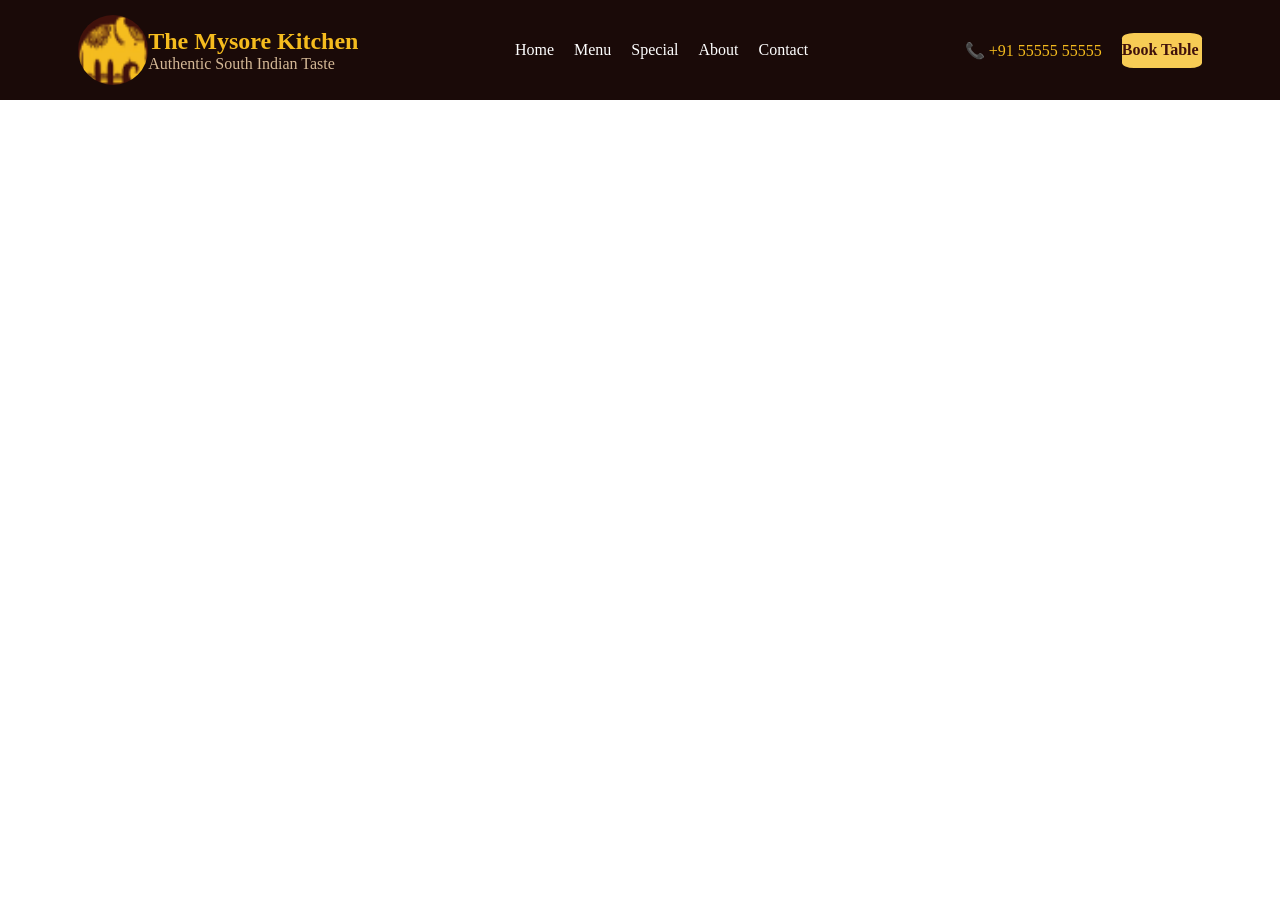
==== restaurant-website/index.html @ f5b3a671 "restaurant-website-making-day-1-2-time" ====
<!DOCTYPE html>
<html lang="en">

<head>
    <meta charset="UTF-8">
    <meta name="viewport" content="width=device-width, initial-scale=1.0">
    <title>The Mysore Kitchen</title>
    <link rel="stylesheet" href="style.css">
</head>

<body>
    <header>
        <nav>
            <div class="nav-left"><img src="logo.png" class="logo">
                <span >
                    <h2>The Mysore Kitchen</h2>
                    <p>Authentic South Indian Taste</p>
                </span>
            </div>

            <div class="nav-link">
                <ul>
                    <li><a href="#home">Home</a></li>
                    <li><a href="#menu">Menu</a></li>
                    <li><a href="#special">Special</a></li>
                    <li><a href="#about">About</a></li>
                    <li><a href="#contact">Contact</a></li>
                </ul>
            </div>

            <span class="nav-right">📞 +91 55555 55555
                <a href="book" class="book-btn">Book Table</a>
            </span>
        </nav>
    </header>

</body>

</html>
---- restaurant-website/style.css ----
* {
    margin: 0;
    padding: 0;
    box-sizing: border-box;
}

:root {
    --bg: #1a0a08;
    --dark: #40110B;
    --gold: #F5BC1E;
    --gold-light: #f7cc55;
    --white: #ffffff;
    --text-light: #d4b896;
    --card-bg: #2a0e0a;
    --border: rgba(245, 188, 30, 0.3);
}

a {
    text-decoration: none;
    color: inherit;
}

header {
    direction: flex;
    position: sticky;
    top: 0;
    background-color: var(--bg);

}

nav {
    display: flex;
    justify-content: space-around;
    height: 100px;
    width: auto;

}

.nav-left {
    display: flex;
    flex-direction: row;
    justify-content: center;
    align-items: center;

}

.logo {
    border: 2px solid color#F5BC1E;
    width: 70px;
    height: 70px;
    border-radius: 100%;
}

.nav-left span h2 {
    color: var(--gold);

}

.nav-left span p {
    color: var(--text-light);
}

.nav-link {
    display: flex;
    justify-content: center;

}

.nav-link ul {
    display: flex;
    flex-direction: row;
    align-items: center;
    gap: 20px;
    justify-content: center;
}

.nav-link ul li {
    text-decoration: none;
    list-style: none;
    color: var(--white);
}

.nav-link ul li a:hover {
    color: var(--gold-light);
}

.nav-link ul li a:visited {
    color: var(--gold-light);
}

.nav-right {
    display: flex;
    flex-direction: row;
    gap: 20px;
    align-items: center;
    justify-content: center;
    color: var(--gold);
}

.book-btn {
    color: var(--dark);
    font-weight: bold;
    height: 35px;
    width: 80px;
    background-color: var(--gold-light);
    align-content: center;
    border-radius: 15%;
}
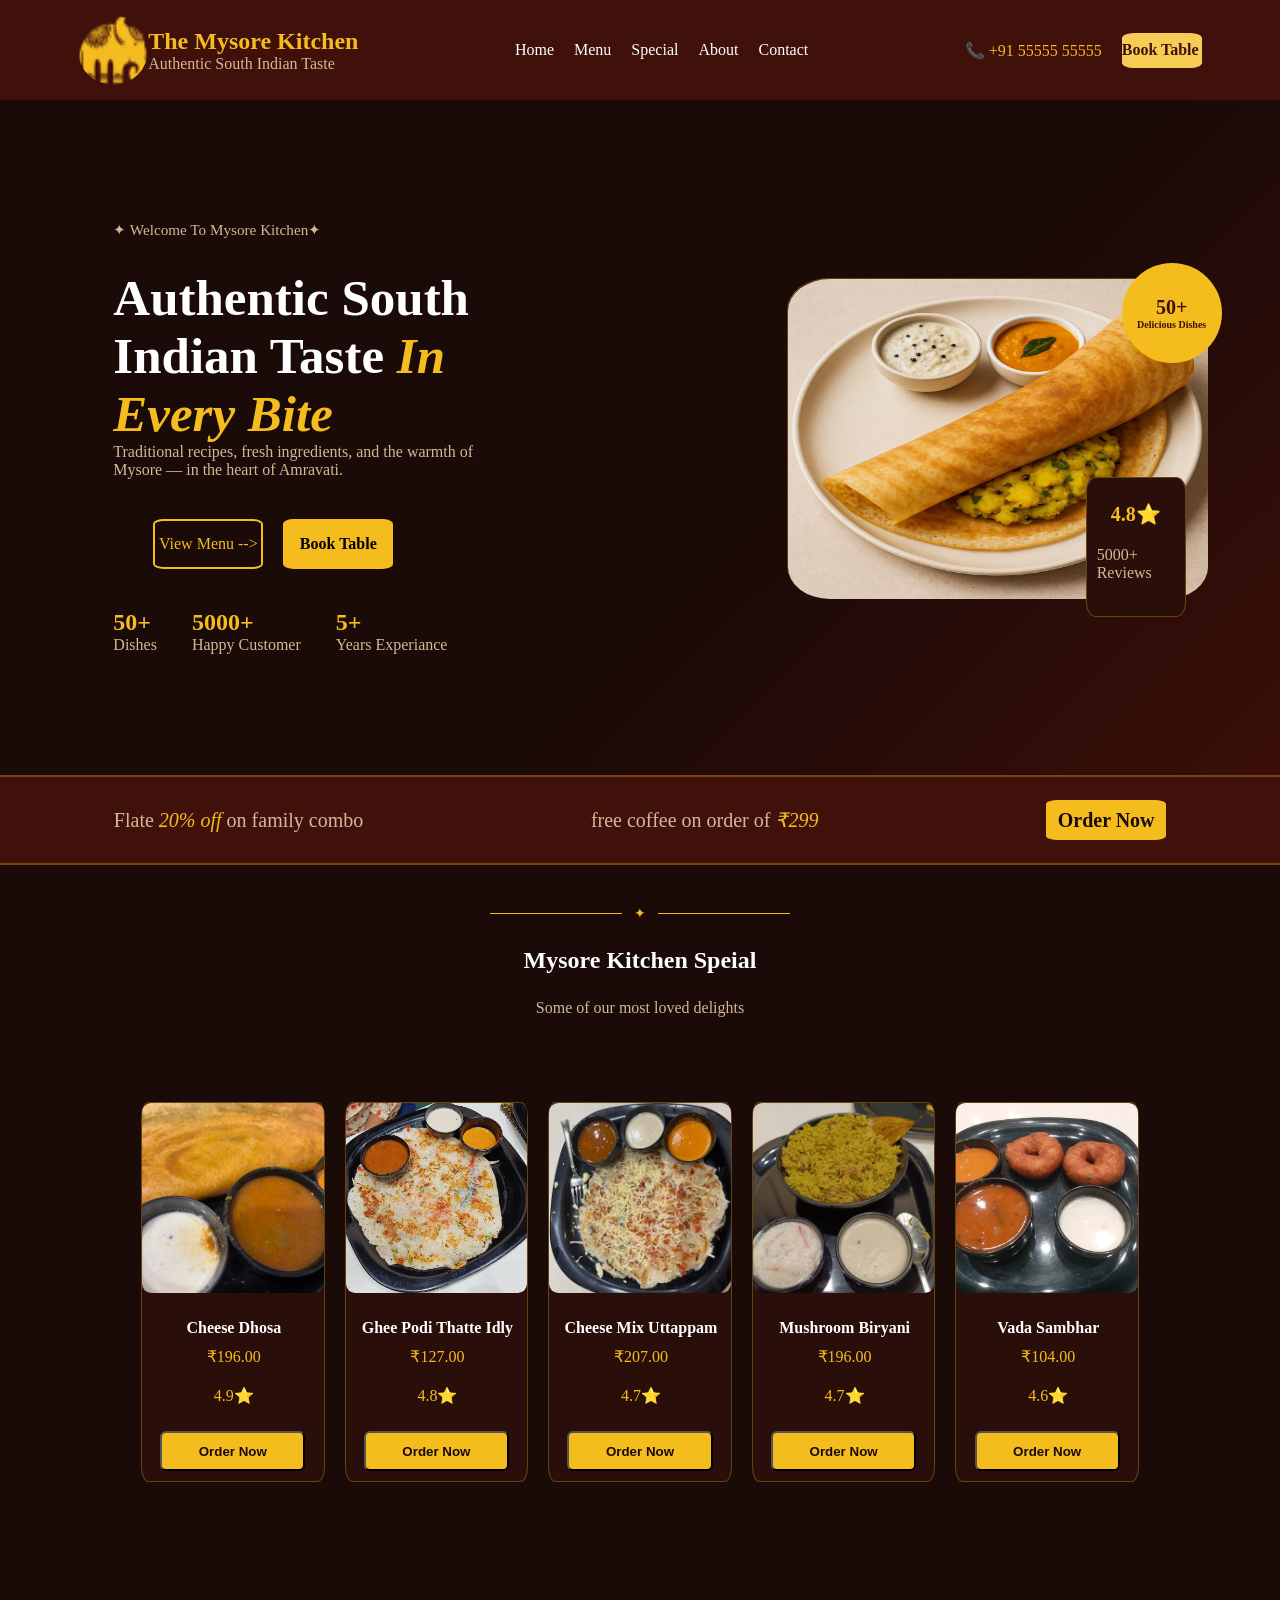
==== commit 05c7903b: "special-dishes-section-made" ====
--- a/restaurant-website/index.html
+++ b/restaurant-website/index.html
@@ -9,10 +9,11 @@
 </head>
 
 <body>
+    <!-- headeer -->
     <header>
         <nav>
-            <div class="nav-left"><img src="logo.png" class="logo">
-                <span >
+            <div class="nav-left"><img src="photos/logo.png" class="logo" alt="logo">
+                <span>
                     <h2>The Mysore Kitchen</h2>
                     <p>Authentic South Indian Taste</p>
                 </span>
@@ -29,11 +30,147 @@
             </div>
 
             <span class="nav-right">📞 +91 55555 55555
-                <a href="book" class="book-btn">Book Table</a>
+                <a href="#book" class="book-btn">Book Table</a>
             </span>
         </nav>
     </header>
 
+    <!-- hero section  -->
+    <section class="hero">
+        <div class="hero-left">
+            <p class="hero-tag"> Welcome To Mysore Kitchen</p>
+            <h1>Authentic South Indian Taste <em> In Every Bite</em></h1>
+            <p>Traditional recipes, fresh ingredients, and the warmth of Mysore — in the heart of Amravati.</p>
+
+            <div class="hero-btn">
+                <a href="#menu" class="a-menu">View Menu --></a>
+                <a href="#book" class="a-book">Book Table</a>
+            </div>
+            <div class="hero-stats">
+                <div>
+                    <h3>50+</h3>
+                    <p>Dishes</p>
+                </div>
+                <div>
+                    <h3>5000+</h3>
+                    <p>Happy Customer</p>
+                </div>
+                <div>
+                    <h3>5+</h3>
+                    <p>Years Experiance</p>
+                </div>
+            </div>
+
+        </div>
+
+        <div class="hero-right">
+            <div class="hero-dish-img-box"><img src="photos/masala-dosa-recipe-.jpg" alt="Masala Dosa">
+
+                <div class="hero-badge">50+ <small>Delicious Dishes</small></div>
+                <div class="hero-rate"><strong>4.8⭐</strong><span>5000+ Reviews</span></div>
+            </div>
+
+
+        </div>
+    </section>
+
+    <!-- offer section -->
+
+    <div class="offer-section">
+        <span>Flate <em>20% off </em> on family combo</span>
+
+        <span>free coffee on order of <em>₹299</em></span>
+
+        <div>
+            <a href="#menu" class="offer-btn">Order Now</a>
+        </div>
+    </div>
+
+    <!--special-dishes -->
+    <section class="special-dishes">
+        <div class="title-line">
+            <span class="line"></span>
+            <span class="diamond">✦</span>
+            <span class="line"></span>
+        </div>
+        <h1 class="special-heading">Mysore Kitchen Speial</h1>
+        <p class="special-discription">Some of our most loved delights</p>
+
+        <div class="dishes-grid">
+            <div class="dishes-card">
+                <div class="dishes-img"><img src="photos\cheese dhosa.webp" alt="Cheese Dhosa"></div>
+                <div class="dishes-info">
+                    <h4>Cheese Dhosa</h4>
+                 
+                    <div class="dishes-bottom">
+                        <span class="dishes-prize">₹196.00</span>
+                        <span class="star">4.9⭐</span>
+                    </div>
+                </div>
+                <button class="order-btn"><a href="#menu">Order Now</a></button>
+            </div>
+
+
+            <div class="dishes-card">
+                <div class="dishes-img"><img src="photos\ghee podi thatte idly.jpg" alt="Ghee Podi Thatte Idly"></div>
+                <div class="dishes-info">
+                    <h4>Ghee Podi Thatte Idly</h4>
+                 
+                    <div class="dishes-bottom">
+                        <span class="dishes-prize">₹127.00</span>
+                        <span class="star">4.8⭐</span>
+                    </div>
+                </div>
+                <button class="order-btn"><a href="#menu">Order Now</a></button>
+            </div>
+
+
+            <div class="dishes-card">
+                <div class="dishes-img"><img src="photos\cheese mix uttappam.webp" alt="Cheese Mix Uttappam"></div>
+                <div class="dishes-info">
+                    <h4>Cheese Mix Uttappam</h4>
+                  
+                    <div class="dishes-bottom">
+                        <span class="dishes-prize">₹207.00</span>
+                        <span class="star">4.7⭐</span>
+                    </div>
+                </div>
+                <button class="order-btn"><a href="#menu">Order Now</a></button>
+            </div>
+
+
+
+            <div class="dishes-card">
+                <div class="dishes-img"><img src="photos\mushroom biryani.webp" alt="mushroom biryani"></div>
+                <div class="dishes-info">
+                    <h4>Mushroom Biryani</h4>
+                   
+                    <div class="dishes-bottom">
+                        <span class="dishes-prize">₹196.00</span>
+                        <span class="star">4.7⭐</span>
+                    </div>
+                </div>
+                <button class="order-btn"><a href="#menu">Order Now</a></button>
+            </div>
+
+            <div class="dishes-card">
+                <div class="dishes-img"><img src="photos\vada sambhar.webp" alt="Vada Sambhar"></div>
+                <div class="dishes-info">
+                    <h4>Vada Sambhar</h4>
+                  
+                    <div class="dishes-bottom">
+                        <span class="dishes-prize">₹104.00</span>
+                        <span class="star">4.6⭐</span>
+                    </div>
+                </div>
+
+
+                <button class="order-btn"><a href="#menu">Order Now</a></button>
+            </div>
+        </div>
+
+    </section>
+
 </body>
 
 </html>
--- a/restaurant-website/style.css
+++ b/restaurant-website/style.css
@@ -20,11 +20,13 @@
     color: inherit;
 }
 
+/* header/ */
 header {
     direction: flex;
     position: sticky;
     top: 0;
-    background-color: var(--bg);
+    background-color: var(--dark);
+    z-index: 2;
 
 }
 
@@ -62,7 +64,7 @@
 
 .nav-link {
     display: flex;
-    justify-content: center;
+
 
 }
 
@@ -71,7 +73,7 @@
     flex-direction: row;
     align-items: center;
     gap: 20px;
-    justify-content: center;
+
 }
 
 .nav-link ul li {
@@ -93,7 +95,6 @@
     flex-direction: row;
     gap: 20px;
     align-items: center;
-    justify-content: center;
     color: var(--gold);
 }
 
@@ -105,4 +106,312 @@
     background-color: var(--gold-light);
     align-content: center;
     border-radius: 15%;
+}
+
+/* hero */
+
+.hero {
+    display: flex;
+    flex-direction: row;
+    justify-content: space-evenly;
+    background: linear-gradient(135deg, #1a0a08 60%, #3a0e08 100%);
+    height: 75vh;
+    width: auto;
+    align-items: center;
+    gap: 200px;
+    display: grid;
+    grid-template-columns: 400px 400px;
+
+}
+
+.hero-left {
+    margin: 20px;
+    max-width: 400px;
+}
+
+.hero-tag {
+    font-size: 15.2px;
+    color: var(--text-light);
+    padding-bottom: 30px;
+
+}
+
+.hero-tag::before,
+.hero-tag::after {
+    content: '✦';
+}
+
+
+.hero-left h1 {
+    color: white;
+    font-size: 51px;
+}
+
+.hero-left em {
+    color: var(--gold);
+
+}
+
+.hero-left p {
+    color: #d4b896;
+}
+
+.hero-btn {
+    margin: 40px;
+    display: flex;
+    flex-direction: row;
+    gap: 20px;
+}
+
+.hero-btn a {
+    height: 50px;
+    width: 110px;
+    border: 2px solid #F5BC1E;
+    display: flex;
+    justify-content: center;
+    align-items: center;
+    border-radius: 10%;
+}
+
+.a-menu {
+    color: #F5BC1E;
+}
+
+.a-book {
+    background-color: #F5BC1E;
+    font-weight: bold;
+
+}
+
+.hero-stats {
+    display: flex;
+    flex-direction: row;
+    align-items: center;
+    gap: 35px;
+
+}
+
+.hero-stats h3 {
+    color: #F5BC1E;
+    font-size: 1.5rem;
+}
+
+.hero-right {
+    height: auto;
+    width: auto;
+    display: flex;
+
+}
+
+.hero-dish-img-box {
+    width: 420px;
+    height: 320px;
+    border: 1px solid var(--border);
+    background: linear-gradient(145deg, #3a1208, #1a0a08);
+    border-radius: 10%;
+    display: flex;
+    flex-direction: column;
+    position: relative;
+
+}
+
+
+.hero-dish-img-box img {
+    height: 320px;
+    width: 420px;
+    border-radius: 10%;
+
+
+}
+
+.hero-badge {
+    height: 100px;
+    width: 100px;
+    background-color: var(--gold);
+    color: var(--dark);
+    border-radius: 50%;
+    display: flex;
+    flex-direction: column;
+    justify-content: center;
+    align-items: center;
+    font-size: 20px;
+    position: absolute;
+    top: -16px;
+    right: -16px;
+    font-weight: 700;
+
+
+}
+
+.hero-badge small {
+    font-size: 10px;
+}
+
+.hero-rate {
+    height: 140px;
+    width: 100px;
+    background-color: var(--card-bg);
+    border: 1px solid var(--border);
+    position: absolute;
+    right: 20px;
+    bottom: -20px;
+    border-radius: 10%;
+    display: flex;
+    flex-direction: column;
+    justify-content: center;
+    align-items: center;
+    gap: 10px;
+}
+
+.hero-rate strong {
+    font-size: 20px;
+    color: var(--gold);
+
+}
+
+.hero-rate span {
+    color: var(--text-light);
+    margin: 10px;
+}
+
+.offer-section {
+    height: 10vh;
+    background-color: var(--dark);
+    border-top: 2px solid var(--border);
+    border-bottom: 2px solid var(--border);
+    display: flex;
+    flex-direction: row;
+    align-items: center;
+    justify-content: space-around;
+    color: var(--text-light);
+    font-size: 20px;
+}
+
+.offer-section em {
+    color: var(--gold);
+}
+
+.offer-btn {
+    color: var(--bg);
+    font-weight: 700;
+    height: 40px;
+    width: 120px;
+    border-radius: 10%;
+    background-color: var(--gold);
+    display: flex;
+    justify-content: center;
+    align-items: center;
+
+}
+
+/* special-dishes// */
+
+.special-dishes {
+    display: flex;
+    flex-direction: column;
+    background: var(--bg);
+    height: 90vh;
+    width: auto;
+    align-items: center;
+    gap: 25px;
+
+}
+
+.title-line {
+    margin-top: 40px;
+    display: flex;
+    align-items: center;
+    justify-content: center;
+    gap: 12px;
+    margin-bottom: 20px auto;
+    width: 300px;
+}
+
+.line {
+    flex: 1;
+    height: 1px;
+    background-color: var(--gold);
+}
+
+.diamond {
+    color: var(--gold);
+    font-size: 14px;
+}
+
+.special-dishes h1 {
+    color: var(--white);
+}
+
+.special-dishes p {
+    color: var(--text-light);
+}
+
+.dishes-grid {
+    display: grid;
+    grid-template-columns: 100px 100px 100px 100px 100px;
+    display: flex;
+    gap: 20px;
+    padding: 20px;
+}
+
+.dishes-card {
+    margin-top: 40px;
+    height: 380px;
+    width: 100%;
+    background-color: var(--card-bg);
+    border: 1px solid var(--border);
+    border-radius: 4%;
+    display: flex;
+    flex-direction: column;
+    justify-content: space-between;
+    align-items: center;
+
+}
+
+.dishes-img {
+    height: 190px;
+    width: 100%;
+}
+
+.dishes-img img {
+    height: 190px;
+    width: 100%;
+    border-radius: 5%;
+    object-fit: cover;
+}
+
+.order-btn {
+  color: var(--bg);
+    font-weight: 700;
+    height: 40px;
+    width: 80%;
+    border-radius: 6px;
+    background-color: var(--gold);
+    display: flex;
+    justify-content: center;
+    align-items: center;
+    margin-bottom: 10px;
+}
+
+.dishes-info h4{
+    color: var(--white);
+}
+.dishes-bottom{
+    display: flex;
+    flex-direction: column;
+        align-items: center;
+        gap: 10px;  
+}
+.dishes-bottom span {
+    color: var(--gold);
+}
+
+.dishes-info {
+    padding: 2px;
+    align-items: left;
+    margin-left: 2px;
+}
+
+.dishes-prize {
+    padding: 10px;
 }
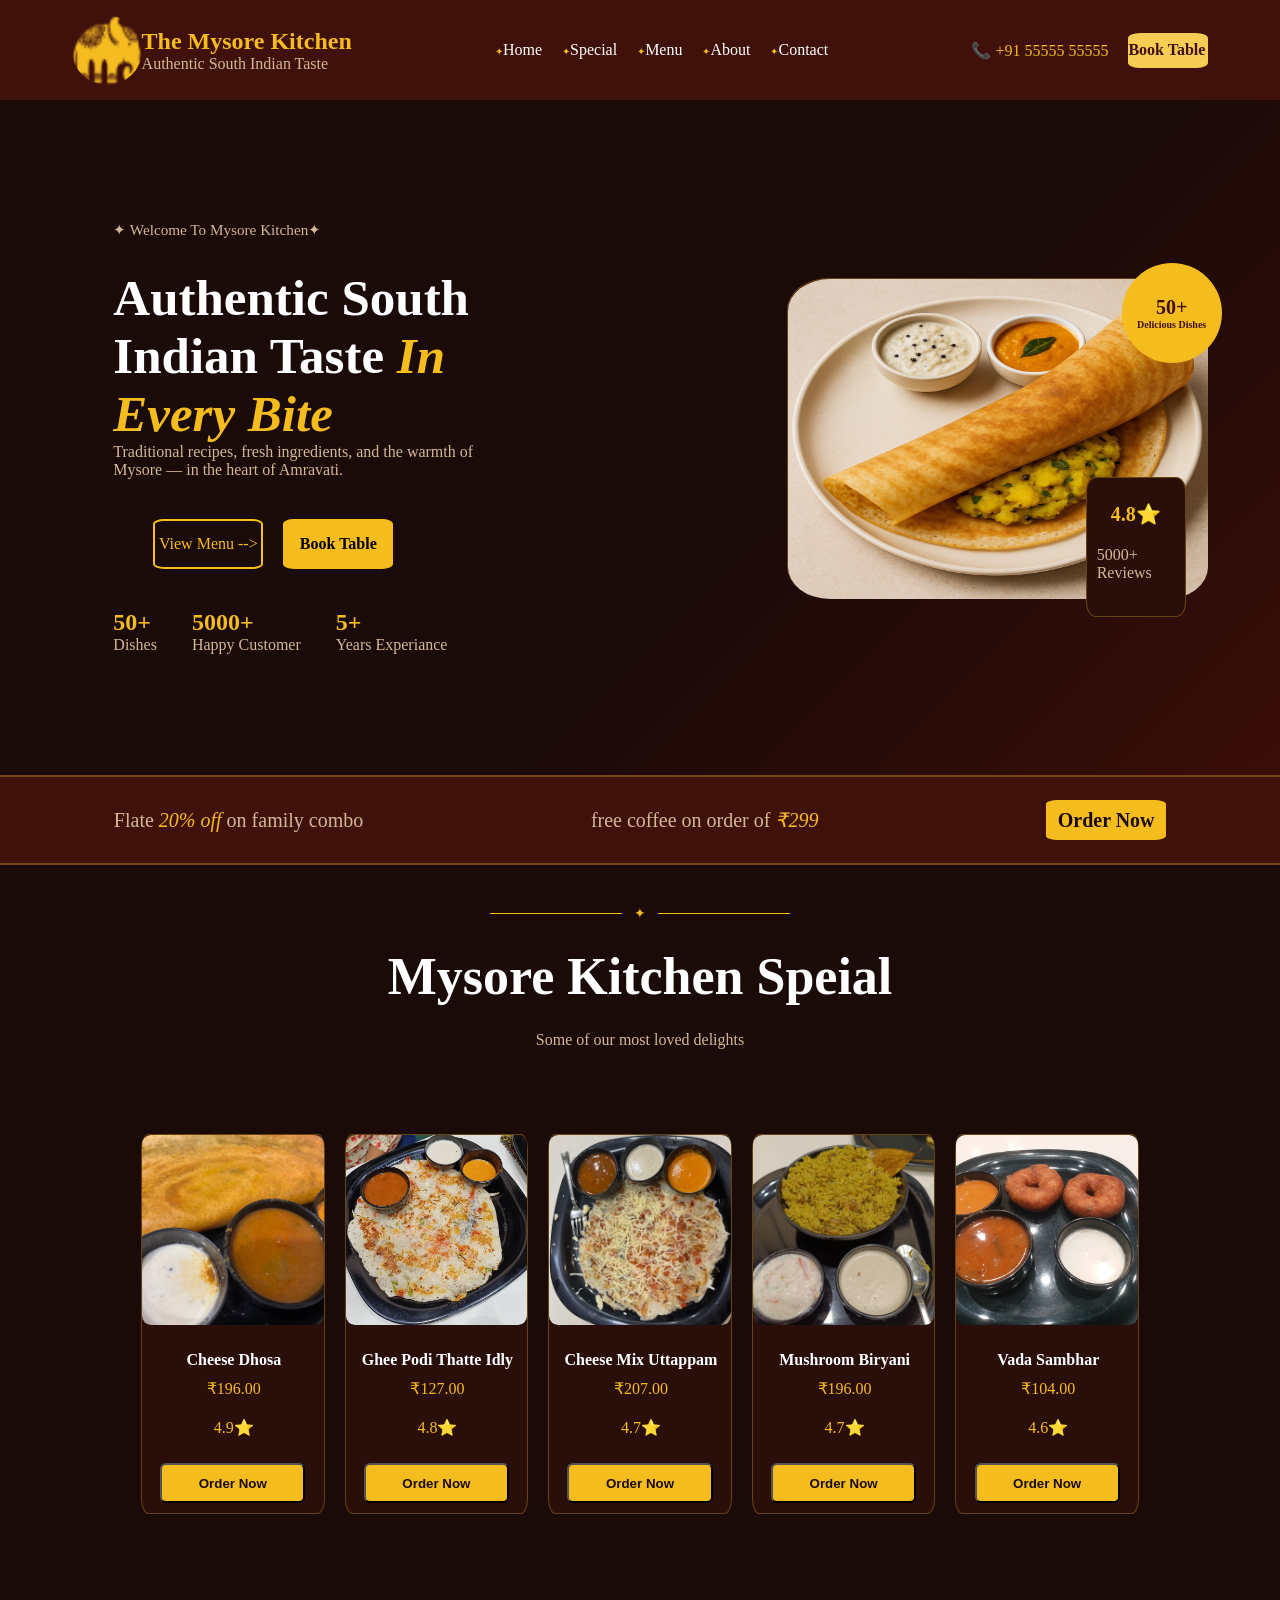
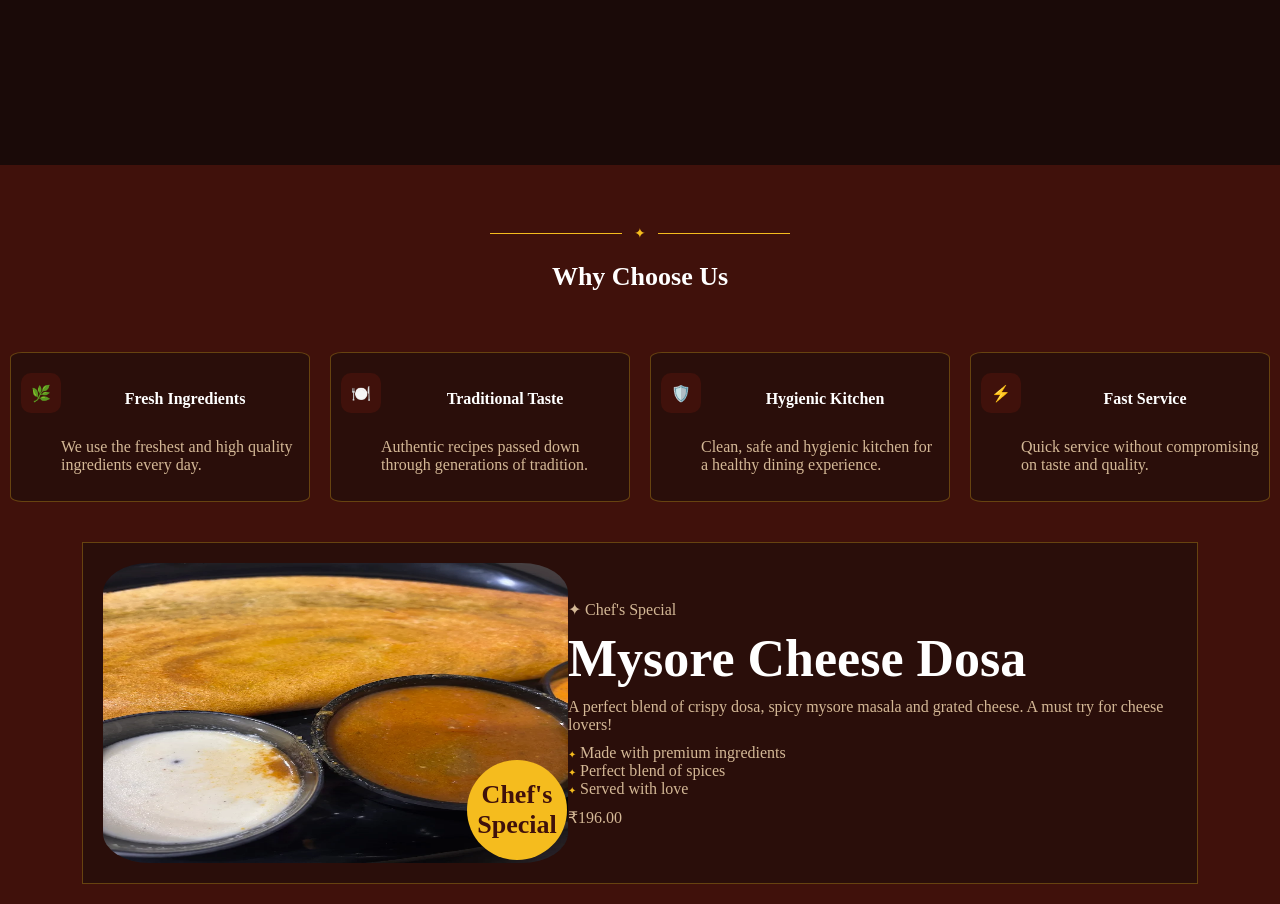
==== commit 84911523: "new-page-made" ====
--- a/restaurant-website/index.html
+++ b/restaurant-website/index.html
@@ -22,8 +22,8 @@
             <div class="nav-link">
                 <ul>
                     <li><a href="#home">Home</a></li>
+                    <li><a href="#special">Special</a></li>
                     <li><a href="#menu">Menu</a></li>
-                    <li><a href="#special">Special</a></li>
                     <li><a href="#about">About</a></li>
                     <li><a href="#contact">Contact</a></li>
                 </ul>
@@ -36,7 +36,7 @@
     </header>
 
     <!-- hero section  -->
-    <section class="hero">
+    <section class="hero" id="home">
         <div class="hero-left">
             <p class="hero-tag"> Welcome To Mysore Kitchen</p>
             <h1>Authentic South Indian Taste <em> In Every Bite</em></h1>
@@ -87,7 +87,7 @@
     </div>
 
     <!--special-dishes -->
-    <section class="special-dishes">
+    <section class="special-dishes" id="special">
         <div class="title-line">
             <span class="line"></span>
             <span class="diamond">✦</span>
@@ -101,7 +101,7 @@
                 <div class="dishes-img"><img src="photos\cheese dhosa.webp" alt="Cheese Dhosa"></div>
                 <div class="dishes-info">
                     <h4>Cheese Dhosa</h4>
-                 
+
                     <div class="dishes-bottom">
                         <span class="dishes-prize">₹196.00</span>
                         <span class="star">4.9⭐</span>
@@ -115,7 +115,7 @@
                 <div class="dishes-img"><img src="photos\ghee podi thatte idly.jpg" alt="Ghee Podi Thatte Idly"></div>
                 <div class="dishes-info">
                     <h4>Ghee Podi Thatte Idly</h4>
-                 
+
                     <div class="dishes-bottom">
                         <span class="dishes-prize">₹127.00</span>
                         <span class="star">4.8⭐</span>
@@ -129,7 +129,7 @@
                 <div class="dishes-img"><img src="photos\cheese mix uttappam.webp" alt="Cheese Mix Uttappam"></div>
                 <div class="dishes-info">
                     <h4>Cheese Mix Uttappam</h4>
-                  
+
                     <div class="dishes-bottom">
                         <span class="dishes-prize">₹207.00</span>
                         <span class="star">4.7⭐</span>
@@ -144,7 +144,7 @@
                 <div class="dishes-img"><img src="photos\mushroom biryani.webp" alt="mushroom biryani"></div>
                 <div class="dishes-info">
                     <h4>Mushroom Biryani</h4>
-                   
+
                     <div class="dishes-bottom">
                         <span class="dishes-prize">₹196.00</span>
                         <span class="star">4.7⭐</span>
@@ -157,7 +157,7 @@
                 <div class="dishes-img"><img src="photos\vada sambhar.webp" alt="Vada Sambhar"></div>
                 <div class="dishes-info">
                     <h4>Vada Sambhar</h4>
-                  
+
                     <div class="dishes-bottom">
                         <span class="dishes-prize">₹104.00</span>
                         <span class="star">4.6⭐</span>
@@ -171,6 +171,75 @@
 
     </section>
 
+    <!-- why to choose us -->
+
+    <section class="why-to-choose">
+
+        <div class="title-line">
+            <span class="line"></span>
+            <span class="diamond">✦</span>
+            <span class="line"></span>
+        </div>
+
+        <h4 class="why-heading">Why Choose Us</h4>
+
+        <div class="why">
+            <div class="why-card">
+                <div class="why-img">🌿</div>
+                <div class="card-info">
+                    <h4>Fresh Ingredients</h4>
+                    <p>We use the freshest and high quality ingredients every day.</p>
+                </div>
+            </div>
+            <div class="why-card">
+                <div class="why-img">🍽️
+                </div>
+                <div class="card-info">
+                    <h4>Traditional Taste</h4>
+                    <p>Authentic recipes passed down through generations of tradition.</p>
+                </div>
+            </div>
+            <div class="why-card">
+                <div class="why-img">🛡️</div>
+                <div class="card-info">
+                    <h4>Hygienic Kitchen</h4>
+                    <p>Clean, safe and hygienic kitchen for a healthy dining experience.</p>
+                </div>
+            </div>
+            <div class="why-card">
+                <div class="why-img">⚡</div>
+                <div class="card-info">
+                    <h4>Fast Service</h4>
+                    <p>Quick service without compromising on taste and quality.</p>
+                </div>
+            </div>
+
+        </div>
+
+    </section>
+
+    <section class="chefs-special">
+        <div class="chefs-special-box">
+            <div class="chefs-special-box-left">
+                <img src="photos/cheese dhosa.webp" alt="cheese dhosa">
+                <div class="special-badge">Chef's<span> Special</span></div>
+            </div>
+            <div class="chefs-special-box-right">
+                <p class="special-tag">✦ Chef's Special</p>
+                <h2 class="special-heading">Mysore Cheese Dosa</h2>
+                <P>A perfect blend of crispy dosa, spicy mysore masala and grated cheese. A must try for cheese lovers!
+                </P>
+                <ul>
+                    <li> Made with premium ingredients</li>
+                    <li> Perfect blend of spices</li>
+                    <li> Served with love</li>
+                </ul>
+                <p>₹196.00</p>
+            </div>
+        </div>
+
+    </section>
+
 </body>
 
 </html>
--- a/restaurant-website/style.css
+++ b/restaurant-website/style.css
@@ -2,6 +2,14 @@
     margin: 0;
     padding: 0;
     box-sizing: border-box;
+}
+
+html {
+    scroll-behavior: smooth;
+}
+
+body {
+    transition: smooth;
 }
 
 :root {
@@ -310,7 +318,7 @@
     display: flex;
     flex-direction: column;
     background: var(--bg);
-    height: 90vh;
+    height: 100vh;
     width: auto;
     align-items: center;
     gap: 25px;
@@ -359,14 +367,22 @@
     height: 380px;
     width: 100%;
     background-color: var(--card-bg);
-    border: 1px solid var(--border);
+    border: 1px solid;
     border-radius: 4%;
+    border-color: var(--border);
     display: flex;
     flex-direction: column;
     justify-content: space-between;
     align-items: center;
-
-}
+}
+
+.dishes-card:hover {
+    border-color: var(--gold);
+    transform: translateY(-4px);
+    transition: all 0.2s;
+}
+
+
 
 .dishes-img {
     height: 190px;
@@ -381,7 +397,7 @@
 }
 
 .order-btn {
-  color: var(--bg);
+    color: var(--bg);
     font-weight: 700;
     height: 40px;
     width: 80%;
@@ -393,15 +409,17 @@
     margin-bottom: 10px;
 }
 
-.dishes-info h4{
+.dishes-info h4 {
     color: var(--white);
 }
-.dishes-bottom{
-    display: flex;
-    flex-direction: column;
-        align-items: center;
-        gap: 10px;  
-}
+
+.dishes-bottom {
+    display: flex;
+    flex-direction: column;
+    align-items: center;
+    gap: 10px;
+}
+
 .dishes-bottom span {
     color: var(--gold);
 }
@@ -414,4 +432,157 @@
 
 .dishes-prize {
     padding: 10px;
+}
+
+/* why to choose us// */
+
+.why-to-choose {
+    background-color: var(--dark);
+    padding: 20px;
+    display: flex;
+    flex-direction: column;
+    justify-content: center;
+    align-items: center;
+
+}
+
+.why-heading {
+    color: var(--white);
+    padding: 20px;
+    font-size: 26px;
+
+}
+
+.why {
+    display: grid;
+    grid-template-columns: 300px 300px 300px 300px;
+    gap: 20px;
+}
+
+.why-card {
+    margin-top: 40px;
+    height: 150px;
+    width: auto;
+    background-color: var(--card-bg);
+    border: 1px solid;
+    border-radius: 4%;
+    border-color: var(--border);
+    display: flex;
+    flex-direction: row;
+    justify-content: space-between;
+    align-items: top;
+
+}
+
+.why-card:hover {
+    border-color: var(--gold);
+    transform: translateY(-4px);
+    transition: all 0.2s;
+}
+
+.why-img {
+    min-width: 40px;
+    height: 40px;
+    background: var(--dark);
+    border-radius: 10px;
+    display: flex;
+    align-items: center;
+    justify-content: center;
+    margin: 20px 0 0 10px;
+}
+
+.card-info {
+    display: flex;
+    flex-direction: column;
+    justify-content: center;
+    align-items: center;
+    padding: 0px 10px 10px 0px;
+}
+
+.card-info h4 {
+    color: var(--white);
+}
+
+.why-card p {
+    color: var(--text-light);
+    size: 5px;
+}
+
+.why-card h4 {
+    padding: 20px 10px 30px 20px;
+}
+
+.chefs-special {
+    background-color: var(--dark);
+    display: flex;
+    align-items: center;
+    justify-content: center;
+    padding: 20px;
+}
+
+.chefs-special-box {
+    display: flex;
+    flex-direction: row;
+    justify-content: space-between;
+    align-items: center;
+    background-color: var(--card-bg);
+    height: auto;
+    width: 90%;
+    padding: 20px;
+    border: 1px solid var(--border);
+
+}
+
+.chefs-special-box-left {
+    height: 300px;
+    width: 465px;
+    position: relative;
+}
+
+.chefs-special-box-left img {
+    height: 300px;
+    width: 465px;
+    object-fit: fill;
+    border-radius: 10%;
+
+}
+
+.special-badge {
+    height: 100px;
+    width: 100px;
+    background-color: var(--gold);
+    color: var(--dark);
+    border-radius: 50%;
+    display: flex;
+    flex-direction: column;
+    justify-content: center;
+    align-items: center;
+    font-size: 26px;
+    position: absolute;
+    font-weight: 700;
+    top: 197px;
+    right: 1px;
+}
+
+
+.chefs-special-box-right {
+    display: flex;
+    flex-direction: column;
+    gap: 10px;
+    color: var(--text-light);
+}
+
+.special-heading {
+    color: var(--white);
+    font-size: 52px;
+}
+
+.chefs-special-box-right ul {
+    list-style: none;
+}
+
+li::before {
+    content: '✦';
+    color: var(--gold);
+    font-size: 0.6rem;
 }
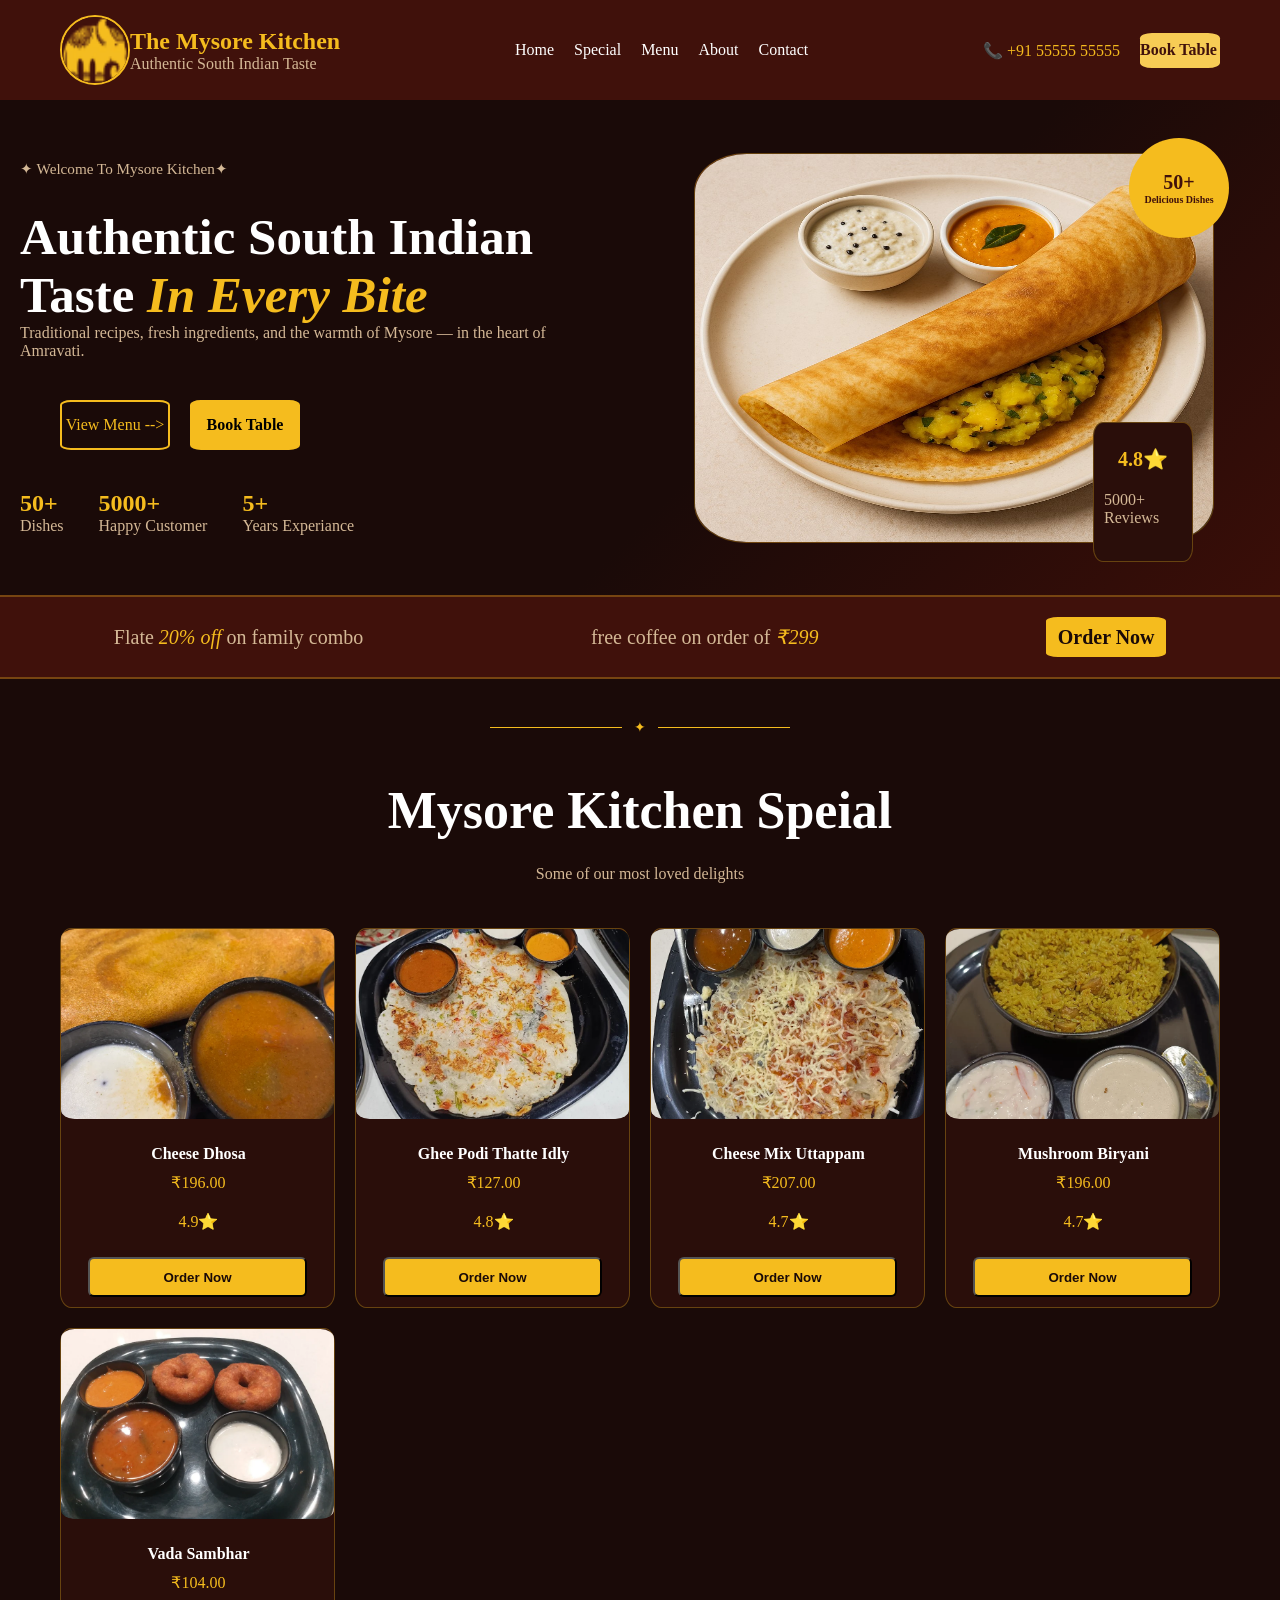
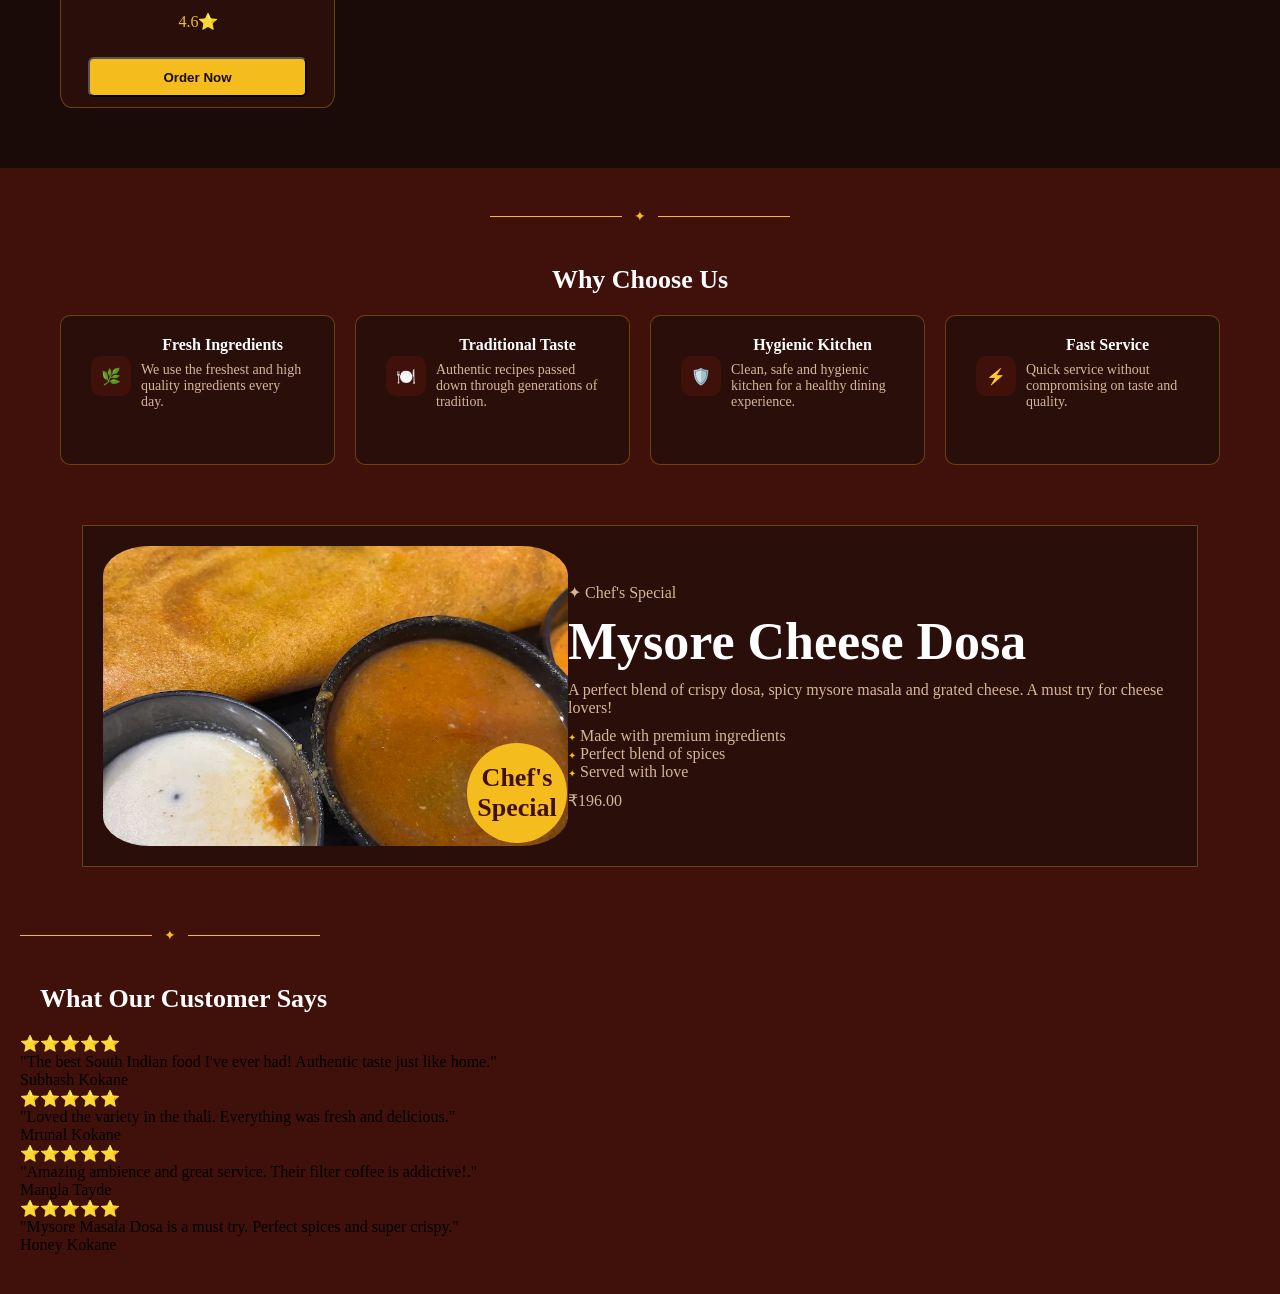
==== commit 6a79bfca: "code-clean-2" ====
--- a/restaurant-website/index.html
+++ b/restaurant-website/index.html
@@ -240,6 +240,44 @@
 
     </section>
 
+    <section class="review">
+        <div class="title-line">
+            <span class="line"></span>
+            <span class="diamond">✦</span>
+            <span class="line"></span>
+        </div>
+
+        <h4 class="why-heading">What Our Customer Says</h4>
+
+        <div class="review-grid">
+            <div class="feview-card">
+                <div class="star">⭐⭐⭐⭐⭐</div>
+                <p>"The best South Indian food I've ever had! Authentic taste just like home."</p>
+                <div class="reviewer">Subhash Kokane</div>
+            </div>
+
+            <div class="feview-card">
+                <div class="star">⭐⭐⭐⭐⭐</div>
+                <p>"Loved the variety in the thali. Everything was fresh and delicious."</p>
+                <div class="reviewer">Mrunal Kokane</div>
+            </div>
+
+            <div class="feview-card">
+                <div class="star">⭐⭐⭐⭐⭐</div>
+                <p>"Amazing ambience and great service. Their filter coffee is addictive!."</p>
+                <div class="reviewer">Mangla Tayde</div>
+            </div>
+
+            <div class="feview-card">
+                <div class="star">⭐⭐⭐⭐⭐</div>
+                <p>"Mysore Masala Dosa is a must try. Perfect spices and super crispy."</p>
+                <div class="reviewer">Honey Kokane</div>
+            </div>
+        </div>
+
+
+    </section>
+
 </body>
 
 </html>
--- a/restaurant-website/style.css
+++ b/restaurant-website/style.css
@@ -9,7 +9,8 @@
 }
 
 body {
-    transition: smooth;
+    min-height: 100vh;
+    transition: background-color 0.3s ease;
 }
 
 :root {
@@ -30,20 +31,23 @@
 
 /* header/ */
 header {
-    direction: flex;
+    display: flex;
     position: sticky;
     top: 0;
     background-color: var(--dark);
     z-index: 2;
-
+    width: 100%;
 }
 
 nav {
     display: flex;
-    justify-content: space-around;
+    justify-content: space-between;
+    align-items: center;
     height: 100px;
-    width: auto;
-
+    max-width: 1200px;
+    margin: 0 auto;
+    width: 100%;
+    padding: 0 20px;
 }
 
 .nav-left {
@@ -55,7 +59,7 @@
 }
 
 .logo {
-    border: 2px solid color#F5BC1E;
+    border: 2px solid #F5BC1E;
     width: 70px;
     height: 70px;
     border-radius: 100%;
@@ -119,22 +123,19 @@
 /* hero */
 
 .hero {
-    display: flex;
-    flex-direction: row;
-    justify-content: space-evenly;
+    display: grid;
+    grid-template-columns: repeat(2, minmax(0, 1fr));
+    justify-content: center;
+    align-items: center;
+    gap: 1rem;
     background: linear-gradient(135deg, #1a0a08 60%, #3a0e08 100%);
-    height: 75vh;
-    width: auto;
-    align-items: center;
-    gap: 200px;
-    display: grid;
-    grid-template-columns: 400px 400px;
-
+    padding: 40px 20px;
+    width: 100%;
 }
 
 .hero-left {
-    margin: 20px;
-    max-width: 400px;
+    margin: 20px 0;
+    max-width: 540px;
 }
 
 .hero-tag {
@@ -205,28 +206,26 @@
 }
 
 .hero-right {
-    height: auto;
-    width: auto;
-    display: flex;
-
+    display: flex;
+    justify-content: center;
+    width: 100%;
 }
 
 .hero-dish-img-box {
-    width: 420px;
-    height: 320px;
+    width: 100%;
+    max-width: 520px;
+    aspect-ratio: 4 / 3;
     border: 1px solid var(--border);
     background: linear-gradient(145deg, #3a1208, #1a0a08);
     border-radius: 10%;
     display: flex;
     flex-direction: column;
     position: relative;
-
-}
-
+}
 
 .hero-dish-img-box img {
-    height: 320px;
-    width: 420px;
+    width: 100%;
+    height: 100%;
     border-radius: 10%;
 
 
@@ -283,7 +282,6 @@
 }
 
 .offer-section {
-    height: 10vh;
     background-color: var(--dark);
     border-top: 2px solid var(--border);
     border-bottom: 2px solid var(--border);
@@ -293,6 +291,7 @@
     justify-content: space-around;
     color: var(--text-light);
     font-size: 20px;
+    padding: 20px 0;
 }
 
 .offer-section em {
@@ -318,20 +317,19 @@
     display: flex;
     flex-direction: column;
     background: var(--bg);
-    height: 100vh;
     width: auto;
     align-items: center;
     gap: 25px;
-
+    padding: 40px 0;
 }
 
 .title-line {
-    margin-top: 40px;
+
     display: flex;
     align-items: center;
     justify-content: center;
     gap: 12px;
-    margin-bottom: 20px auto;
+    margin-bottom: 20px;
     width: 300px;
 }
 
@@ -356,20 +354,19 @@
 
 .dishes-grid {
     display: grid;
-    grid-template-columns: 100px 100px 100px 100px 100px;
-    display: flex;
+    grid-template-columns: repeat(auto-fit, minmax(220px, 1fr));
     gap: 20px;
     padding: 20px;
+    width: 100%;
+    max-width: 1200px;
 }
 
 .dishes-card {
-    margin-top: 40px;
     height: 380px;
     width: 100%;
     background-color: var(--card-bg);
-    border: 1px solid;
+    border: 1px solid var(--border);
     border-radius: 4%;
-    border-color: var(--border);
     display: flex;
     flex-direction: column;
     justify-content: space-between;
@@ -426,7 +423,7 @@
 
 .dishes-info {
     padding: 2px;
-    align-items: left;
+    text-align: left;
     margin-left: 2px;
 }
 
@@ -438,7 +435,7 @@
 
 .why-to-choose {
     background-color: var(--dark);
-    padding: 20px;
+    padding: 40px 20px;
     display: flex;
     flex-direction: column;
     justify-content: center;
@@ -455,22 +452,28 @@
 
 .why {
     display: grid;
-    grid-template-columns: 300px 300px 300px 300px;
+    grid-template-columns: repeat(auto-fit, minmax(250px, 1fr));
     gap: 20px;
+    width: 100%;
+    max-width: 1200px;
+    padding: 0 20px;
 }
 
 .why-card {
-    margin-top: 40px;
-    height: 150px;
-    width: auto;
+    
+    height: auto;
+    min-height: 150px;
+    width: 100%;
     background-color: var(--card-bg);
-    border: 1px solid;
-    border-radius: 4%;
-    border-color: var(--border);
+    border: 1px solid var(--border);
+    border-radius: 10px;
     display: flex;
     flex-direction: row;
     justify-content: space-between;
-    align-items: top;
+    align-items: flex-start;
+    padding: 20px;
+    gap: 10px;
+
 
 }
 
@@ -500,17 +503,19 @@
 }
 
 .card-info h4 {
+    padding: 0;
+    margin-bottom: 8px;
     color: var(--white);
 }
 
 .why-card p {
     color: var(--text-light);
-    size: 5px;
-}
-
-.why-card h4 {
-    padding: 20px 10px 30px 20px;
-}
+    font-size: 14px;
+}
+
+
+/* .chefs-special// */
+
 
 .chefs-special {
     background-color: var(--dark);
@@ -518,6 +523,7 @@
     align-items: center;
     justify-content: center;
     padding: 20px;
+
 }
 
 .chefs-special-box {
@@ -542,7 +548,7 @@
 .chefs-special-box-left img {
     height: 300px;
     width: 465px;
-    object-fit: fill;
+    object-fit: cover;
     border-radius: 10%;
 
 }
@@ -581,8 +587,15 @@
     list-style: none;
 }
 
-li::before {
+.chefs-special-box-right li::before {
     content: '✦';
     color: var(--gold);
     font-size: 0.6rem;
+}
+
+/* review// */
+
+.review {
+    background-color: var(--dark);
+    padding: 40px 20px;
 }
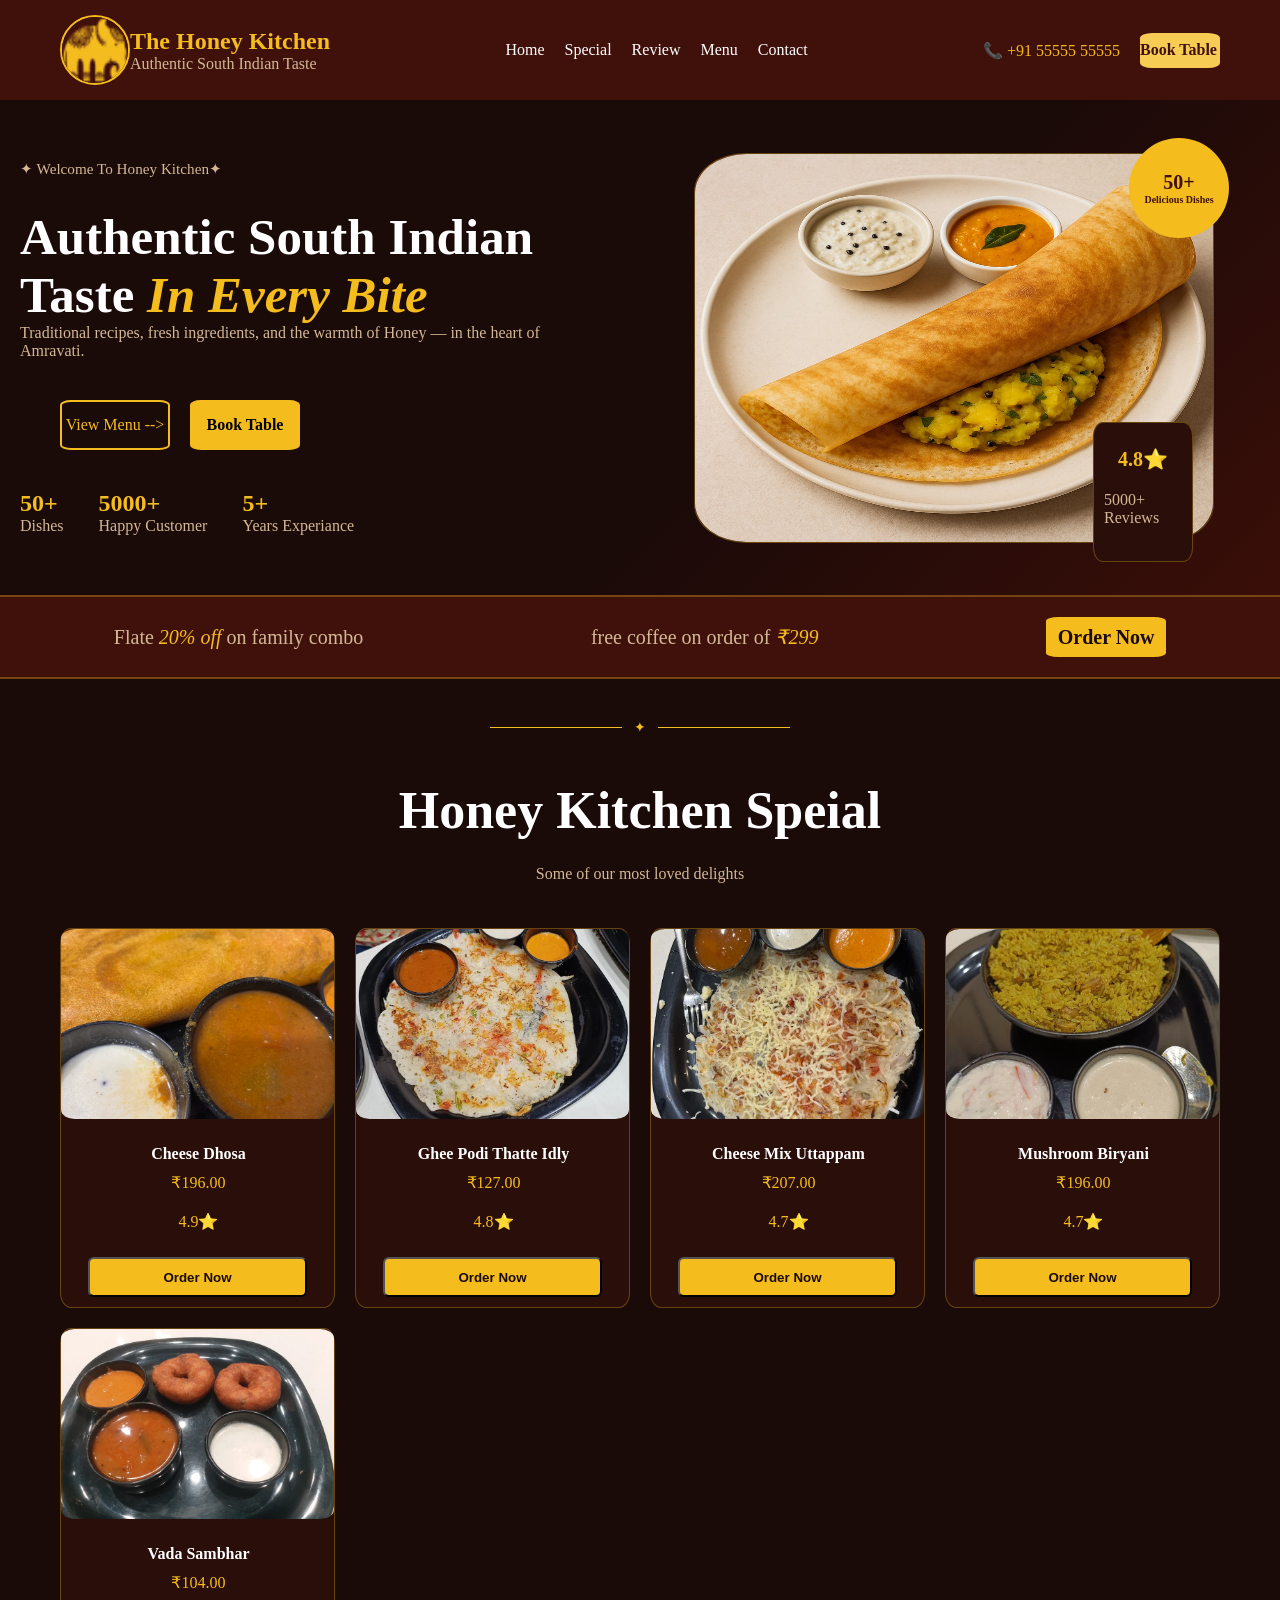
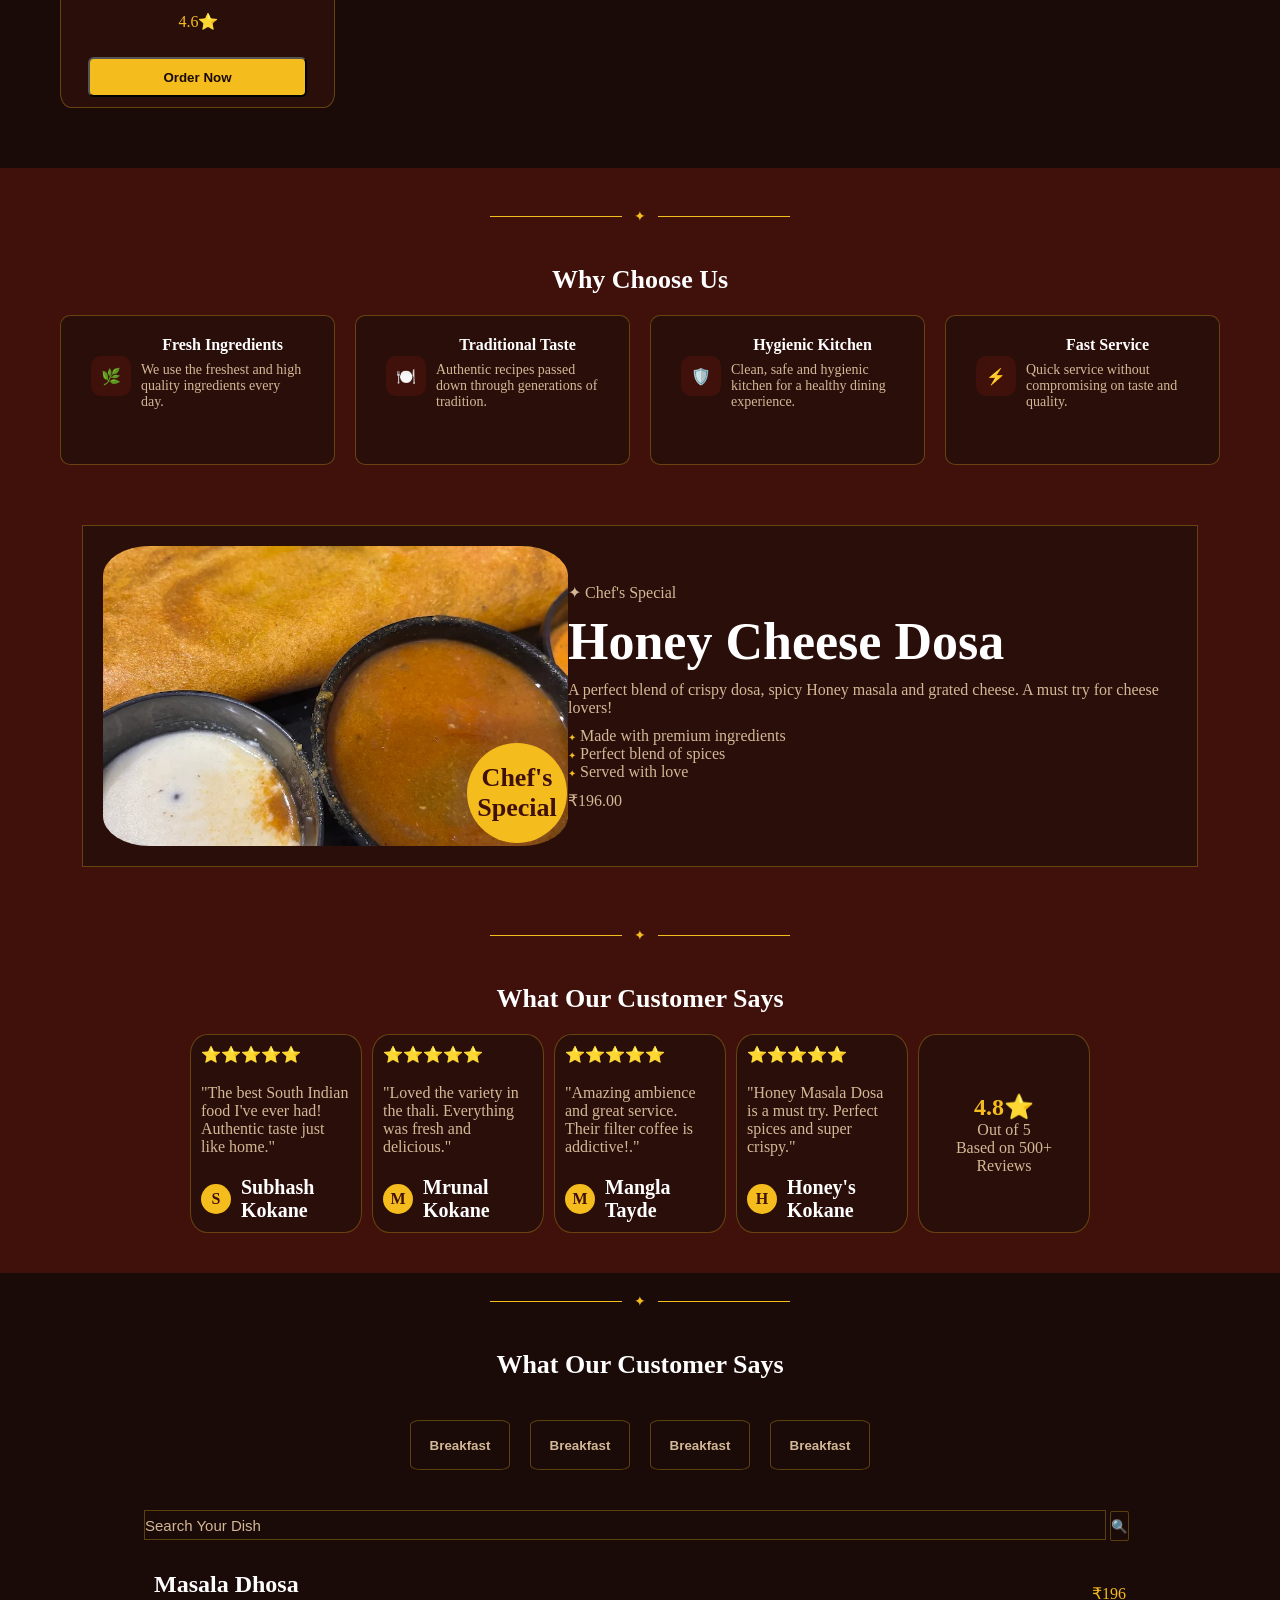
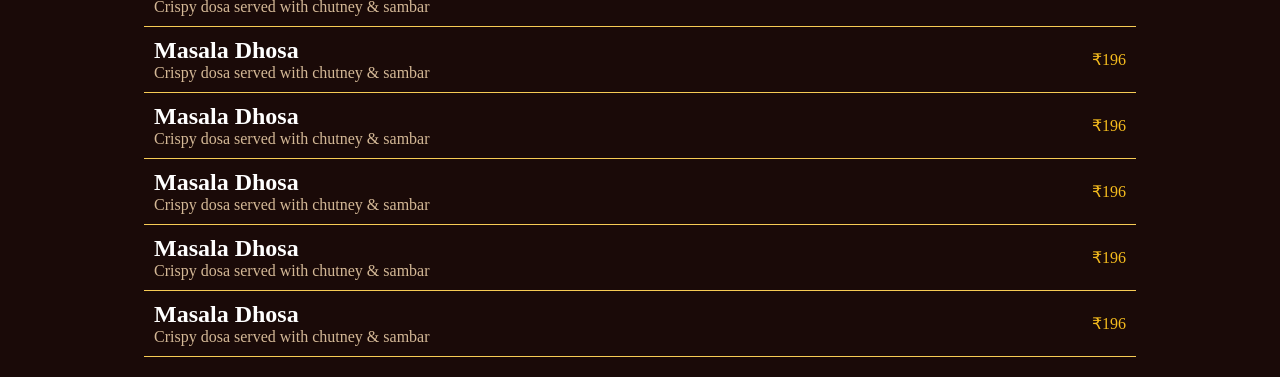
==== commit 8c4754f0: "menu-page-made" ====
--- a/restaurant-website/index.html
+++ b/restaurant-website/index.html
@@ -4,7 +4,7 @@
 <head>
     <meta charset="UTF-8">
     <meta name="viewport" content="width=device-width, initial-scale=1.0">
-    <title>The Mysore Kitchen</title>
+    <title>The Honey Kitchen</title>
     <link rel="stylesheet" href="style.css">
 </head>
 
@@ -14,7 +14,7 @@
         <nav>
             <div class="nav-left"><img src="photos/logo.png" class="logo" alt="logo">
                 <span>
-                    <h2>The Mysore Kitchen</h2>
+                    <h2>The Honey Kitchen</h2>
                     <p>Authentic South Indian Taste</p>
                 </span>
             </div>
@@ -23,8 +23,8 @@
                 <ul>
                     <li><a href="#home">Home</a></li>
                     <li><a href="#special">Special</a></li>
+                    <li><a href="#review">Review</a></li>
                     <li><a href="#menu">Menu</a></li>
-                    <li><a href="#about">About</a></li>
                     <li><a href="#contact">Contact</a></li>
                 </ul>
             </div>
@@ -38,9 +38,9 @@
     <!-- hero section  -->
     <section class="hero" id="home">
         <div class="hero-left">
-            <p class="hero-tag"> Welcome To Mysore Kitchen</p>
+            <p class="hero-tag"> Welcome To Honey Kitchen</p>
             <h1>Authentic South Indian Taste <em> In Every Bite</em></h1>
-            <p>Traditional recipes, fresh ingredients, and the warmth of Mysore — in the heart of Amravati.</p>
+            <p>Traditional recipes, fresh ingredients, and the warmth of Honey — in the heart of Amravati.</p>
 
             <div class="hero-btn">
                 <a href="#menu" class="a-menu">View Menu --></a>
@@ -93,7 +93,7 @@
             <span class="diamond">✦</span>
             <span class="line"></span>
         </div>
-        <h1 class="special-heading">Mysore Kitchen Speial</h1>
+        <h1 class="special-heading">Honey Kitchen Speial</h1>
         <p class="special-discription">Some of our most loved delights</p>
 
         <div class="dishes-grid">
@@ -226,8 +226,8 @@
             </div>
             <div class="chefs-special-box-right">
                 <p class="special-tag">✦ Chef's Special</p>
-                <h2 class="special-heading">Mysore Cheese Dosa</h2>
-                <P>A perfect blend of crispy dosa, spicy mysore masala and grated cheese. A must try for cheese lovers!
+                <h2 class="special-heading">Honey Cheese Dosa</h2>
+                <P>A perfect blend of crispy dosa, spicy Honey masala and grated cheese. A must try for cheese lovers!
                 </P>
                 <ul>
                     <li> Made with premium ingredients</li>
@@ -240,7 +240,9 @@
 
     </section>
 
-    <section class="review">
+    <!-- review// -->
+
+    <section class="review" id="review">
         <div class="title-line">
             <span class="line"></span>
             <span class="diamond">✦</span>
@@ -250,34 +252,145 @@
         <h4 class="why-heading">What Our Customer Says</h4>
 
         <div class="review-grid">
-            <div class="feview-card">
+            <div class="review-card">
                 <div class="star">⭐⭐⭐⭐⭐</div>
                 <p>"The best South Indian food I've ever had! Authentic taste just like home."</p>
-                <div class="reviewer">Subhash Kokane</div>
-            </div>
-
-            <div class="feview-card">
+                <div class="reviewer">
+                    <div class="reviewer-avatar">S</div>
+                    <strong>Subhash Kokane</strong>
+                </div>
+            </div>
+
+            <div class="review-card">
                 <div class="star">⭐⭐⭐⭐⭐</div>
                 <p>"Loved the variety in the thali. Everything was fresh and delicious."</p>
-                <div class="reviewer">Mrunal Kokane</div>
-            </div>
-
-            <div class="feview-card">
+                <div class="reviewer">
+                    <div class="reviewer-avatar">M</div>
+                    <strong>Mrunal Kokane</strong>
+                </div>
+            </div>
+
+            <div class="review-card">
                 <div class="star">⭐⭐⭐⭐⭐</div>
                 <p>"Amazing ambience and great service. Their filter coffee is addictive!."</p>
-                <div class="reviewer">Mangla Tayde</div>
-            </div>
-
-            <div class="feview-card">
+                <div class="reviewer">
+                    <div class="reviewer-avatar">M</div>
+                    <strong>Mangla Tayde</strong>
+                </div>
+            </div>
+
+            <div class="review-card">
                 <div class="star">⭐⭐⭐⭐⭐</div>
-                <p>"Mysore Masala Dosa is a must try. Perfect spices and super crispy."</p>
-                <div class="reviewer">Honey Kokane</div>
-            </div>
-        </div>
-
-
-    </section>
-
+                <p>"Honey Masala Dosa is a must try. Perfect spices and super crispy."</p>
+                <div class="reviewer">
+                    <div class="reviewer-avatar">H</div>
+                    <strong>Honey's Kokane</strong>
+                </div>
+            </div>
+
+            <div class="review-card-big">
+                <div class="review-star">
+                    <h2>4.8⭐</h2>
+                </div>
+                <p>Out of 5</p>
+                <p>Based on 500+</p>
+                <p>Reviews</p>
+            </div>
+        </div>
+    </section>
+
+
+    <!-- menu// -->
+
+    <section class="menu" id="menu">
+        <div class="title-line">
+            <span class="line"></span>
+            <span class="diamond">✦</span>
+            <span class="line"></span>
+        </div>
+
+        <h4 class="why-heading">What Our Customer Says</h4>
+        
+        <div class="time-btn">
+            <button><a href="#menu">Breakfast</a></button>
+            <button><a href="#menu">Breakfast</a></button>
+            <button><a href="#menu">Breakfast</a></button>
+            <button><a href="#menu">Breakfast</a></button>
+        </div>
+
+        <div class="menu-search">
+            <form action="/search" method="get">
+                <input type="text" placeholder="Search Your Dish" name="dishes" class="seach-bar">
+                <button type="submit" class="search-btn">&#128269</button>
+            </form>
+        </div>
+
+        <div class="menu-list">
+            <div class="menu-item">
+                <div>
+                    <h2>Masala Dhosa</h2>
+                    <p>Crispy dosa served with chutney & sambar</p>
+                </div>
+                <span>₹196</span>
+            </div>
+        </div>
+
+        <div class="menu-list">
+            <div class="menu-item">
+                <div>
+                    <h2>Masala Dhosa</h2>
+                    <p>Crispy dosa served with chutney & sambar</p>
+                </div>
+                <span>₹196</span>
+            </div>
+        </div>
+
+
+        <div class="menu-list">
+            <div class="menu-item">
+                <div>
+                    <h2>Masala Dhosa</h2>
+                    <p>Crispy dosa served with chutney & sambar</p>
+                </div>
+                <span>₹196</span>
+            </div>
+        </div>
+
+        <div class="menu-list">
+            <div class="menu-item">
+                <div>
+                    <h2>Masala Dhosa</h2>
+                    <p>Crispy dosa served with chutney & sambar</p>
+                </div>
+                <span>₹196</span>
+            </div>
+        </div>
+
+        <div class="menu-list">
+            <div class="menu-item">
+                <div>
+                    <h2>Masala Dhosa</h2>
+                    <p>Crispy dosa served with chutney & sambar</p>
+                </div>
+                <span>₹196</span>
+            </div>
+        </div>
+
+        <div class="menu-list-last">
+            <div class="menu-item">
+                <div>
+                    <h2>Masala Dhosa</h2>
+                    <p>Crispy dosa served with chutney & sambar</p>
+                </div>
+                <span>₹196</span>
+            </div>
+        </div>
+
+
+
+
+
+    </section>
 </body>
 
 </html>
--- a/restaurant-website/style.css
+++ b/restaurant-website/style.css
@@ -460,7 +460,7 @@
 }
 
 .why-card {
-    
+
     height: auto;
     min-height: 150px;
     width: 100%;
@@ -598,4 +598,185 @@
 .review {
     background-color: var(--dark);
     padding: 40px 20px;
-}+    display: flex;
+    flex-direction: column;
+    justify-content: center;
+    align-items: center;
+}
+
+.review-grid {
+    display: grid;
+    width: 100%;
+    max-width: 900px;
+    grid-template-columns: repeat(5, minmax(0, 1fr));
+    gap: 10px;
+}
+
+.review-card {
+    max-height: 200px;
+    max-width: 300px;
+    background-color: var(--card-bg);
+    border-radius: 10%;
+    border: 1px solid var(--border);
+    display: flex;
+    flex-direction: column;
+    align-items: flex-start;
+    justify-content: center;
+    gap: 20px;
+    padding: 10px;
+    transition: all 0.2s;
+}
+
+.review-card:hover {
+    border-color: var(--gold);
+    transform: translateY(-4px);
+}
+
+.review-card p {
+    color: var(--text-light);
+}
+
+.reviewer {
+    display: grid;
+    grid-template-columns: auto 1fr;
+    gap: 10px;
+    align-items: center;
+}
+
+.reviewer-avatar {
+    height: 30px;
+    width: 30px;
+    border-radius: 50%;
+    background-color: var(--gold);
+    display: flex;
+    justify-content: center;
+    align-items: center;
+    font-weight: bold;
+    color: var(--dark);
+}
+
+.reviewer strong {
+    color: var(--white);
+    font-size: 20px;
+}
+
+
+.review-star h2 {
+    color: var(--gold);
+}
+
+.review-card-big {
+    max-height: 200px;
+    max-width: 300px;
+    background-color: var(--card-bg);
+    border-radius: 10%;
+    border: 1px solid var(--border);
+    display: flex;
+    flex-direction: column;
+    align-items: center;
+    justify-content: center;
+    padding: 10px;
+    transition: all 0.2s;
+
+}
+
+.review-card-big:hover {
+    border-color: var(--gold);
+    transform: translateY(-4px);
+}
+
+.review-card-big p {
+    color: var(--text-light);
+}
+
+/* menu// */
+
+.menu {
+    background-color: var(--bg);
+    padding: 20px;
+    display: flex;
+    flex-direction: column;
+    align-items: center;
+    justify-content: center;
+}
+
+.time-btn {
+    margin: 20px;
+    display: flex;
+    gap: 20px;
+}
+
+.time-btn button {
+    min-width: 100px;
+    min-height: 50px;
+    background-color: transparent;
+    border: 1px solid var(--border);
+    border-radius: 10%;
+    font-weight: 600;
+    color: var(--text-light);
+    transition: all 0.2s;
+}
+
+.time-btn button:active,
+.time-btn button:hover {
+    background-color: var(--gold);
+    color: var(--dark);
+    font-weight: bold;
+    font-size: 16px;
+}
+
+.menu-search {
+    margin: 20px;
+    width: 80%;
+
+
+}
+
+.seach-bar {
+    width: 97%;
+    background-color: transparent;
+    min-height: 30px;
+    font-size: 15px;
+    color: var(--text-light);
+    border: 1px solid var(--border);
+}
+
+.seach-bar::placeholder {
+    color: var(--text-light);
+}
+
+.search-btn {
+    min-height: 30px;
+    background: transparent;
+    border: 1px solid var(--border);
+    border-radius: 10%;
+    cursor: pointer;
+
+}
+
+
+.menu-list,
+.menu-list-last {
+    border-bottom: 1px solid var(--gold-light);
+    width: 80%;
+}
+
+.menu-item {
+    display: flex;
+    justify-content: space-between;
+    align-items: center;
+    padding: 10px;
+}
+
+.menu-item h2 {
+    color: var(--white);
+
+}
+
+.menu-item p {
+    color: var(--text-light);
+}
+
+.menu-item span {
+    color: var(--gold);
+}
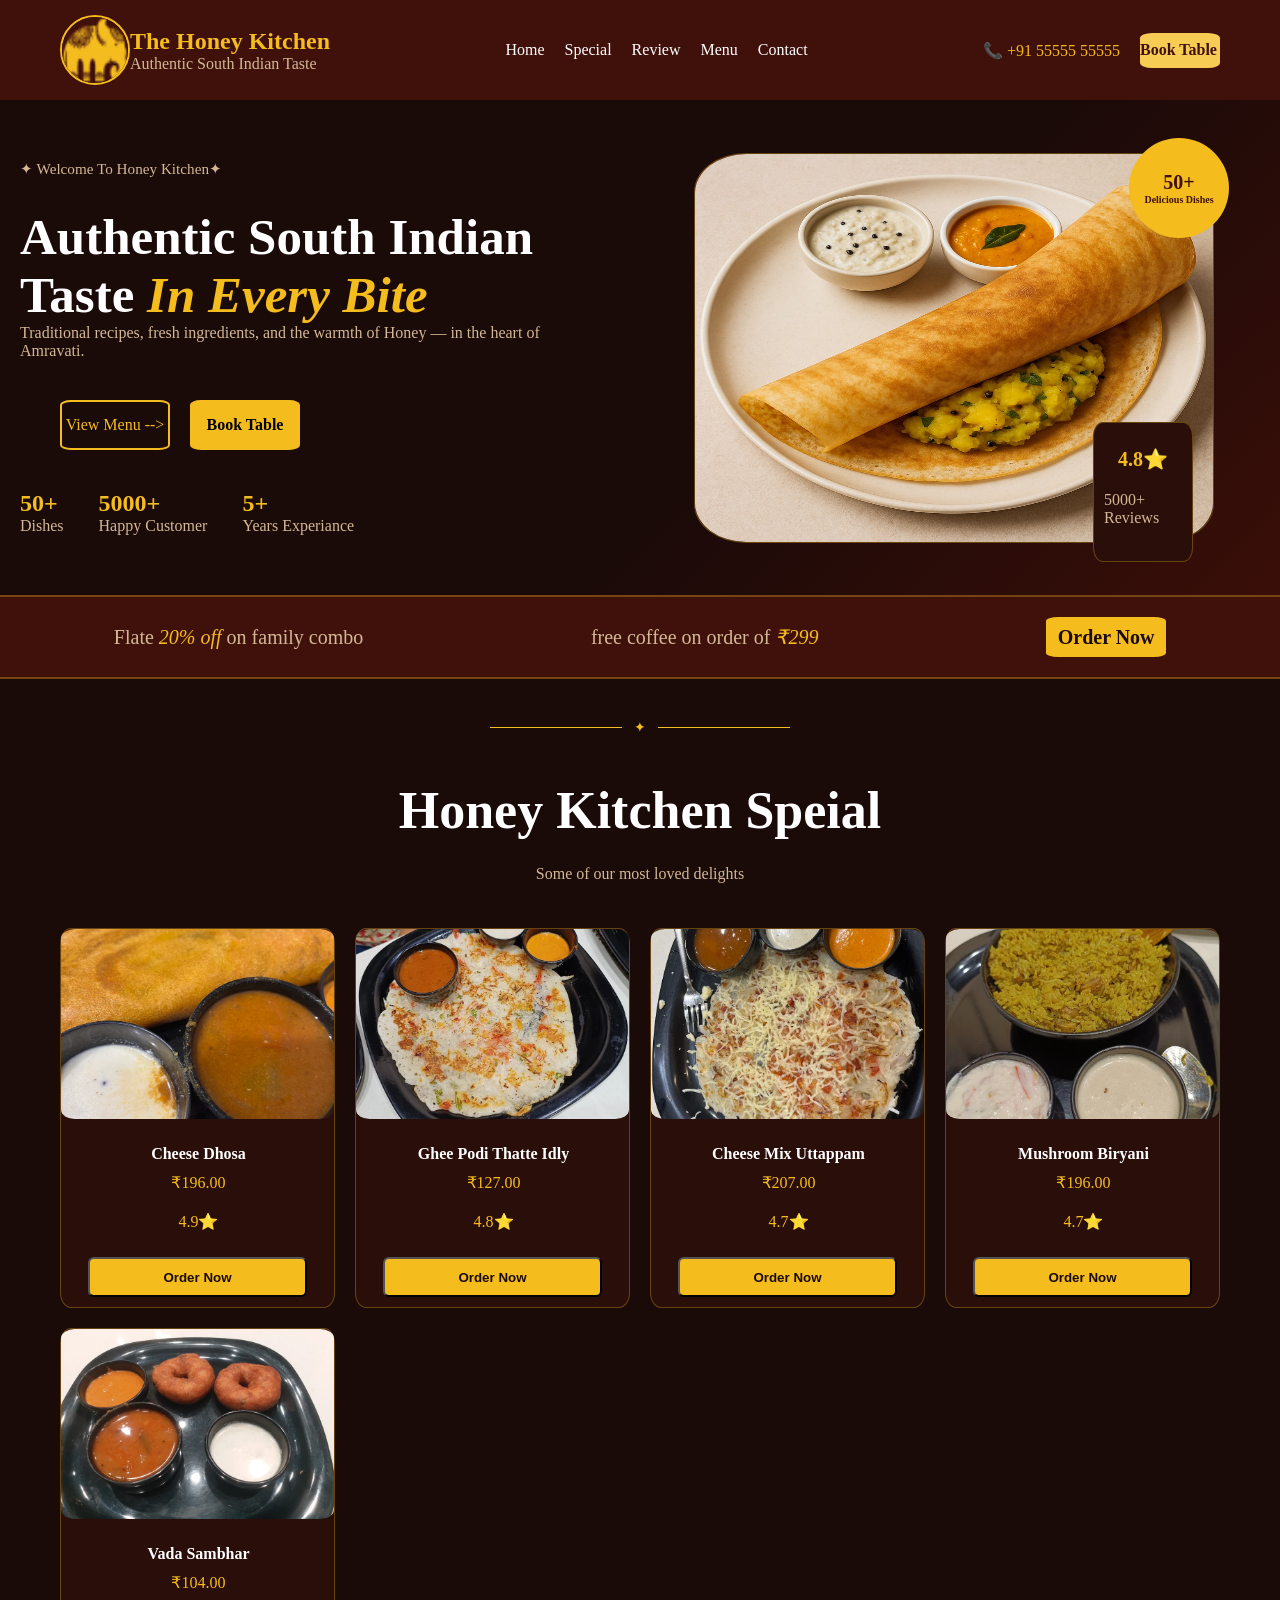
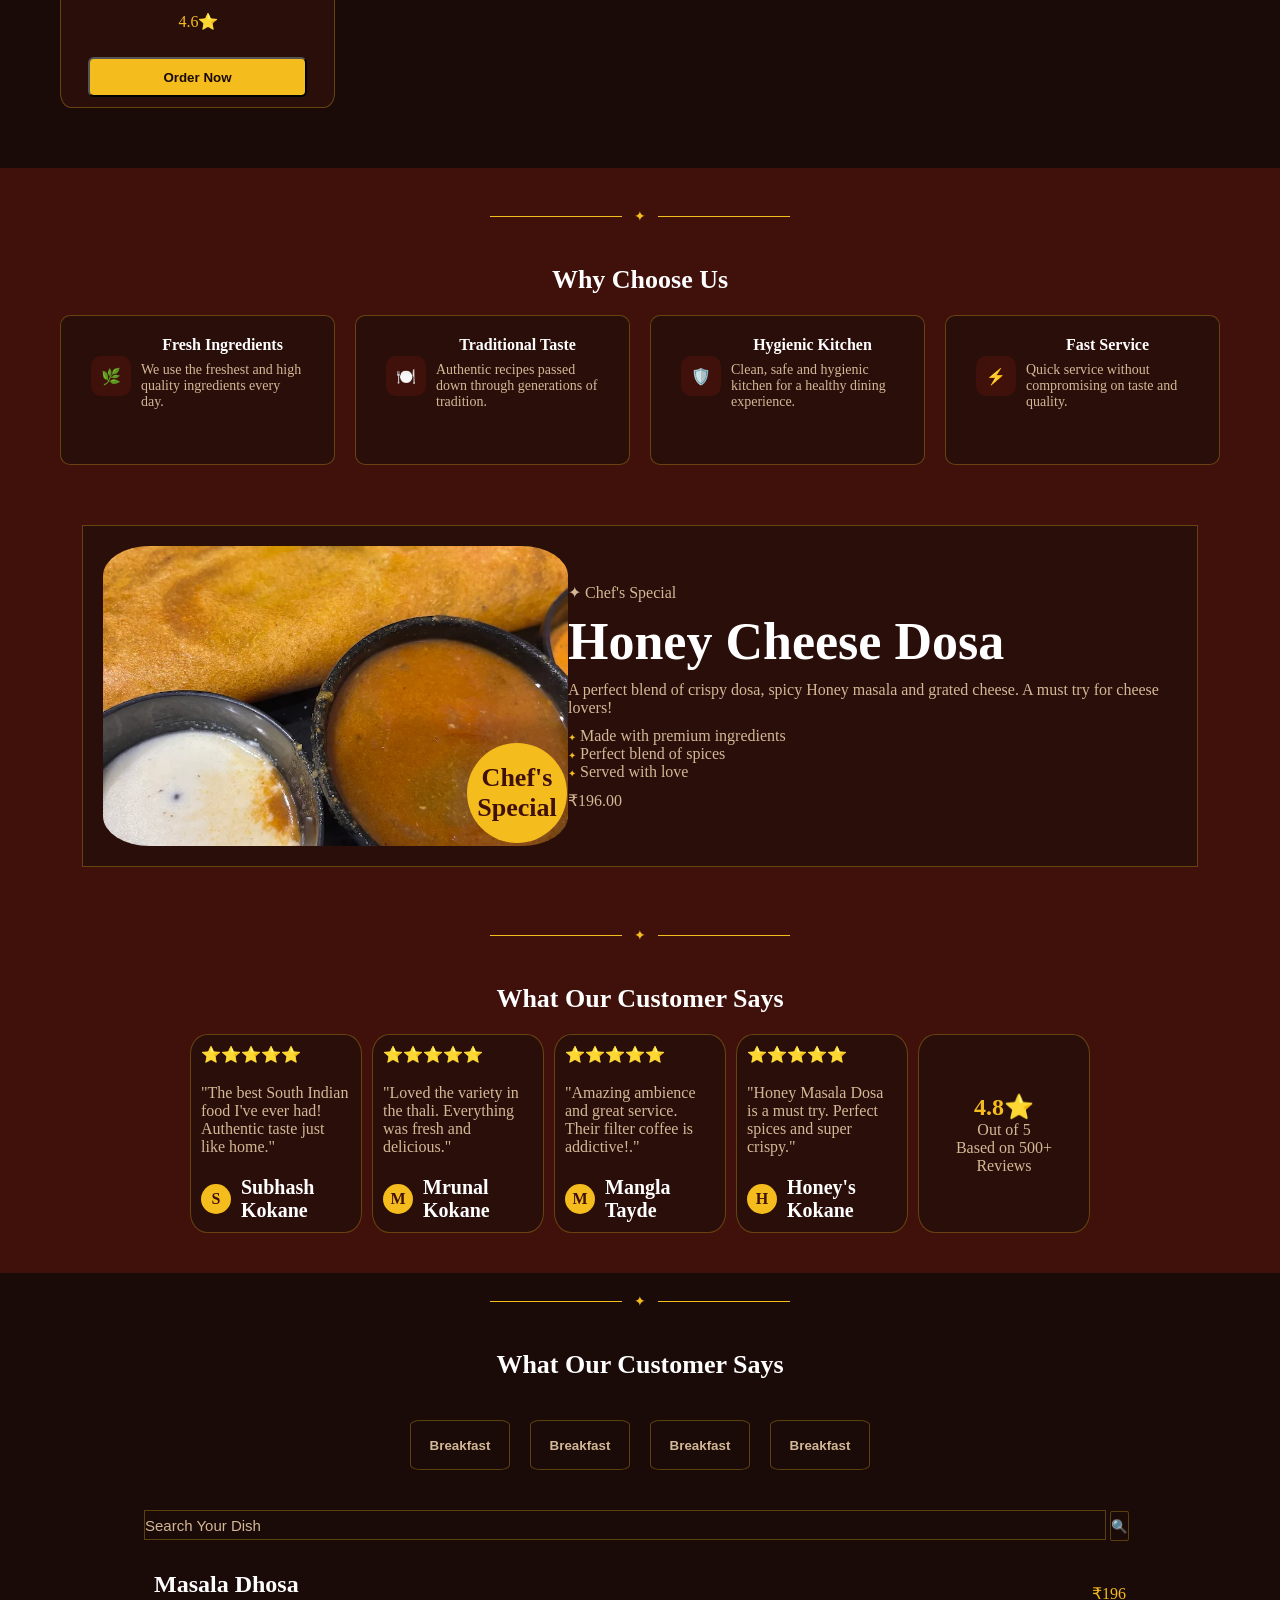
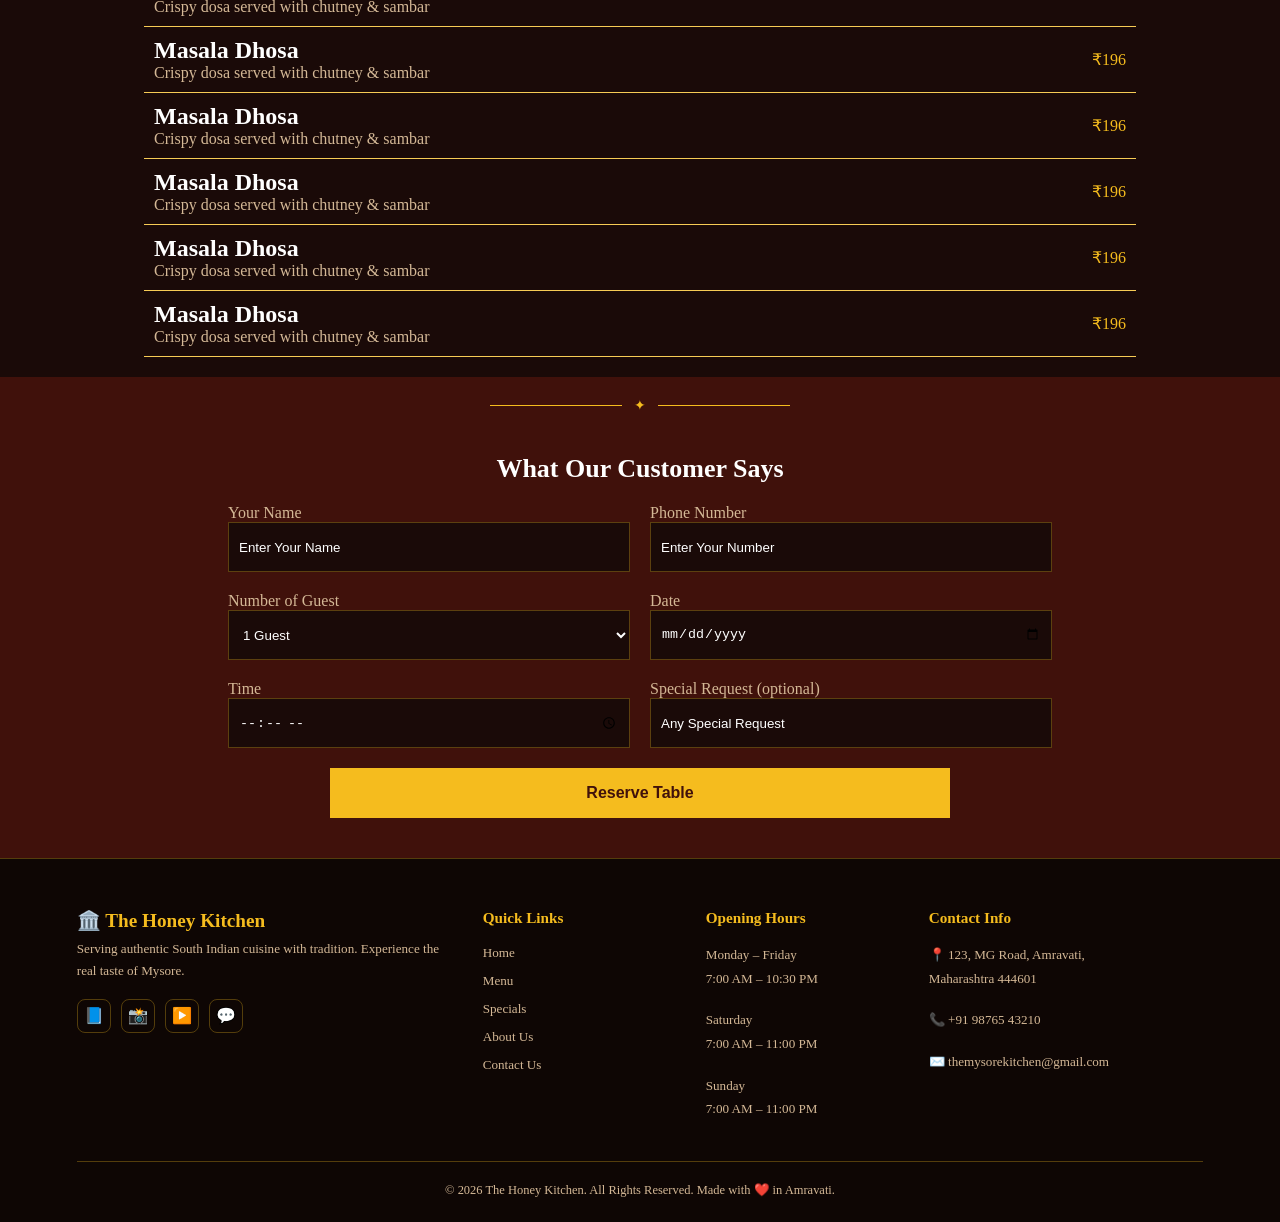
==== commit 8ef29d17: "website-completed" ====
--- a/restaurant-website/index.html
+++ b/restaurant-website/index.html
@@ -310,7 +310,7 @@
         </div>
 
         <h4 class="why-heading">What Our Customer Says</h4>
-        
+
         <div class="time-btn">
             <button><a href="#menu">Breakfast</a></button>
             <button><a href="#menu">Breakfast</a></button>
@@ -386,11 +386,106 @@
             </div>
         </div>
 
-
-
-
-
-    </section>
+    </section>
+
+
+    <!-- book-table// -->
+
+    <div class="book" id="book">
+        <div class="title-line">
+            <span class="line"></span>
+            <span class="diamond">✦</span>
+            <span class="line"></span>
+        </div>
+
+        <h4 class="why-heading">What Our Customer Says</h4>
+
+        <div class="book-form">
+            <div class="form">
+                <label>Your Name</label>
+                <input type="text" placeholder="Enter Your Name">
+            </div>
+
+            <div class="form">
+                <label>Phone Number</label>
+                <input type="tel" placeholder="Enter Your Number">
+            </div>
+
+            <div class="form">
+                <label>Number of Guest</label>
+                <select>
+                    <option>1 Guest</option>
+                    <option>2 Guest</option>
+                    <option>3 Guest</option>
+                    <option>4 Guest</option>
+                </select>
+
+            </div>
+
+            <div class="form">
+                <label>Date</label>
+                <input type="date">
+            </div>
+
+            <div class="form">
+                <label>Time</label>
+                <input type="time">
+            </div>
+
+            <div class="form">
+                <label>Special Request (optional)</label>
+                <input type="text" placeholder="Any Special Request">
+            </div>
+        </div>
+        <div class="submit-form">
+            <button class="submit-btn">Reserve Table</button>
+        </div>
+    </div>
+
+    <!-- footer// -->
+    <footer id="contact">
+        <div class="footer-grid">
+            <div class="footer-brand">
+                <h3>🏛️ The Honey Kitchen</h3>
+                <p>Serving authentic South Indian cuisine with tradition. Experience the real taste of Mysore.</p>
+                <div class="social-links">
+                    <a href="#">📘</a>
+                    <a href="#">📸</a>
+                    <a href="#">▶️</a>
+                    <a href="#">💬</a>
+                </div>
+            </div>
+
+            <div class="footer-col">
+                <h4>Quick Links</h4>
+                <ul>
+                    <li><a href="#home">Home</a></li>
+                    <li><a href="#menu">Menu</a></li>
+                    <li><a href="#specials">Specials</a></li>
+                    <li><a href="#about">About Us</a></li>
+                    <li><a href="#contact">Contact Us</a></li>
+                </ul>
+            </div>
+
+            <div class="footer-col">
+                <h4>Opening Hours</h4>
+                <p>Monday – Friday<br>7:00 AM – 10:30 PM</p><br>
+                <p>Saturday<br>7:00 AM – 11:00 PM</p><br>
+                <p>Sunday<br>7:00 AM – 11:00 PM</p>
+            </div>
+
+            <div class="footer-col">
+                <h4>Contact Info</h4>
+                <p>📍 123, MG Road, Amravati,<br>Maharashtra 444601</p><br>
+                <p>📞 +91 98765 43210</p><br>
+                <p>✉️ themysorekitchen@gmail.com</p>
+            </div>
+        </div>
+
+        <div class="footer-bottom">
+            © 2026 The Honey Kitchen. All Rights Reserved. Made with <span>❤️</span> in Amravati.
+        </div>
+    </footer>
 </body>
 
 </html>
--- a/restaurant-website/style.css
+++ b/restaurant-website/style.css
@@ -780,3 +780,165 @@
 .menu-item span {
     color: var(--gold);
 }
+
+
+.book {
+    background-color: var(--dark);
+    padding: 20px;
+    display: flex;
+    flex-direction: column;
+    align-items: center;
+    justify-content: center;
+}
+
+.book-form {
+    display: grid;
+    grid-template-columns: repeat(2, minmax(100%, 1fr));
+    align-items: center;
+    justify-content: center;
+    gap: 20px;
+}
+
+.form {
+    display: flex;
+    flex-direction: column;
+    align-items: flex-start;
+    justify-content: center;
+    width: 100%;
+}
+
+.form label {
+    color: var(--text-light);
+    align-items: center;
+}
+
+.form input,
+.form select {
+    background-color: var(--bg);
+    min-width: 100%;
+    min-height: 50px;
+    border: 1px solid var(--border);
+    color: var(--white);
+    padding: 10px;
+}
+
+.form input::placeholder {
+    color: var(--white);
+}
+
+.submit-form {
+    min-width: 100%;
+    align-items: center;
+    margin: 20px;
+    display: flex;
+    align-items: center;
+    justify-content: center;
+}
+
+.submit-btn {
+    min-width: 50%;
+    min-height: 50px;
+    font-weight: 600;
+    font-size: 16px;
+    color: var(--dark);
+    align-items: center;
+    border: 1px solid var(--border);
+    background-color: var(--gold);
+}
+
+
+
+/* footer// */
+
+
+
+footer {
+    background: #0e0604;
+    border-top: 1px solid var(--border);
+    padding: 50px 6% 24px;
+}
+
+.footer-grid {
+    display: grid;
+    grid-template-columns: 2fr 1fr 1fr 1.5fr;
+    gap: 40px;
+    margin-bottom: 40px;
+}
+
+.footer-brand h3 {
+    color: var(--gold);
+    font-size: 1.2rem;
+    margin-bottom: 6px;
+}
+
+.footer-brand p {
+    color: var(--text-light);
+    font-size: 0.82rem;
+    line-height: 1.7;
+    margin-bottom: 16px;
+}
+
+.social-links {
+    display: flex;
+    gap: 10px;
+}
+
+.social-links a {
+    width: 34px;
+    height: 34px;
+    border: 1px solid var(--border);
+    border-radius: 8px;
+    display: flex;
+    align-items: center;
+    justify-content: center;
+    font-size: 1rem;
+    transition: border-color 0.2s, background 0.2s;
+}
+
+.social-links a:hover {
+    border-color: var(--gold);
+    background: rgba(245, 188, 30, 0.1);
+}
+
+.footer-col h4 {
+    color: var(--gold);
+    font-size: 0.95rem;
+    margin-bottom: 16px;
+}
+
+.footer-col ul {
+    list-style: none;
+}
+
+.footer-col ul li {
+    margin-bottom: 10px;
+}
+
+.footer-col ul li a {
+    color: var(--text-light);
+    font-size: 0.82rem;
+    transition: color 0.2s;
+}
+
+.footer-col ul li a:hover {
+    color: var(--gold);
+}
+
+.footer-col p {
+    color: var(--text-light);
+    font-size: 0.82rem;
+    line-height: 1.8;
+}
+
+.footer-bottom {
+    border-top: 1px solid var(--border);
+    padding-top: 20px;
+    text-align: center;
+    color: var(--text-light);
+    font-size: 0.78rem;
+}
+
+.footer-bottom span {
+    color: var(--gold);
+}
+
